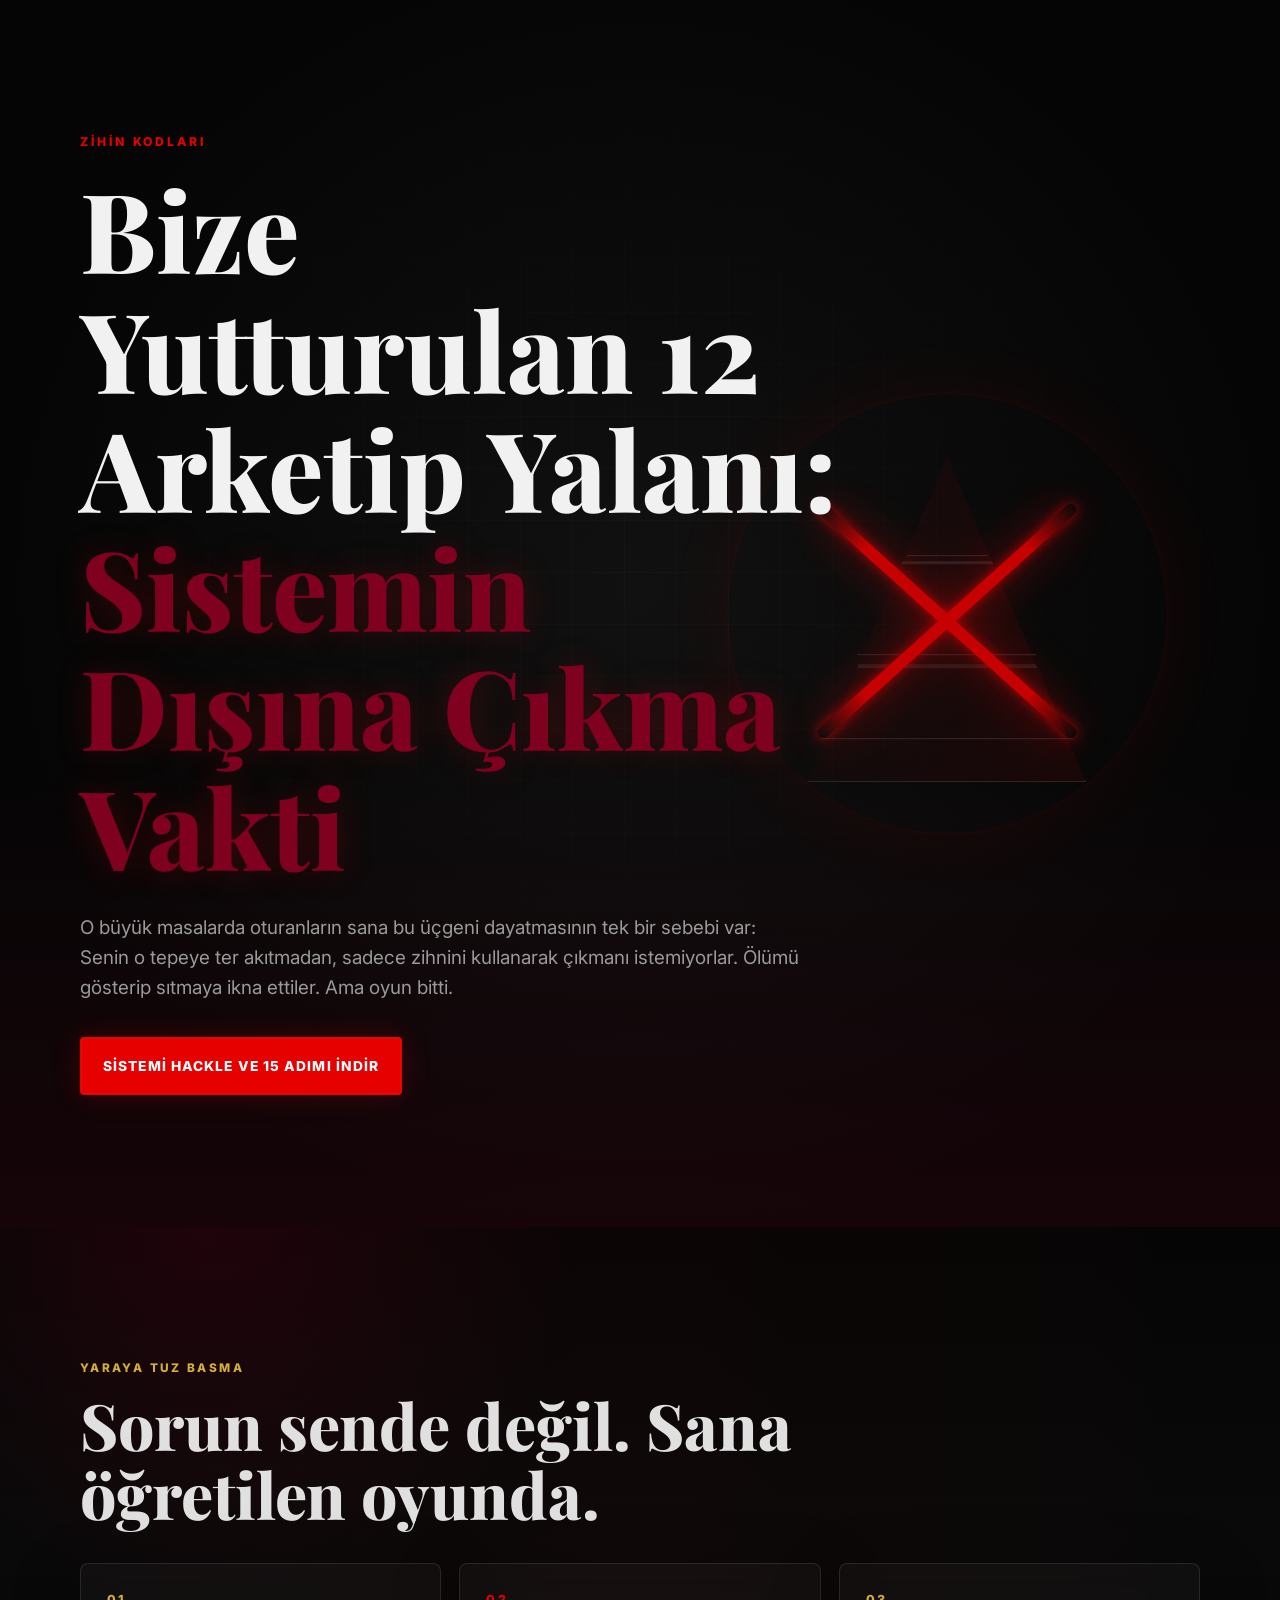
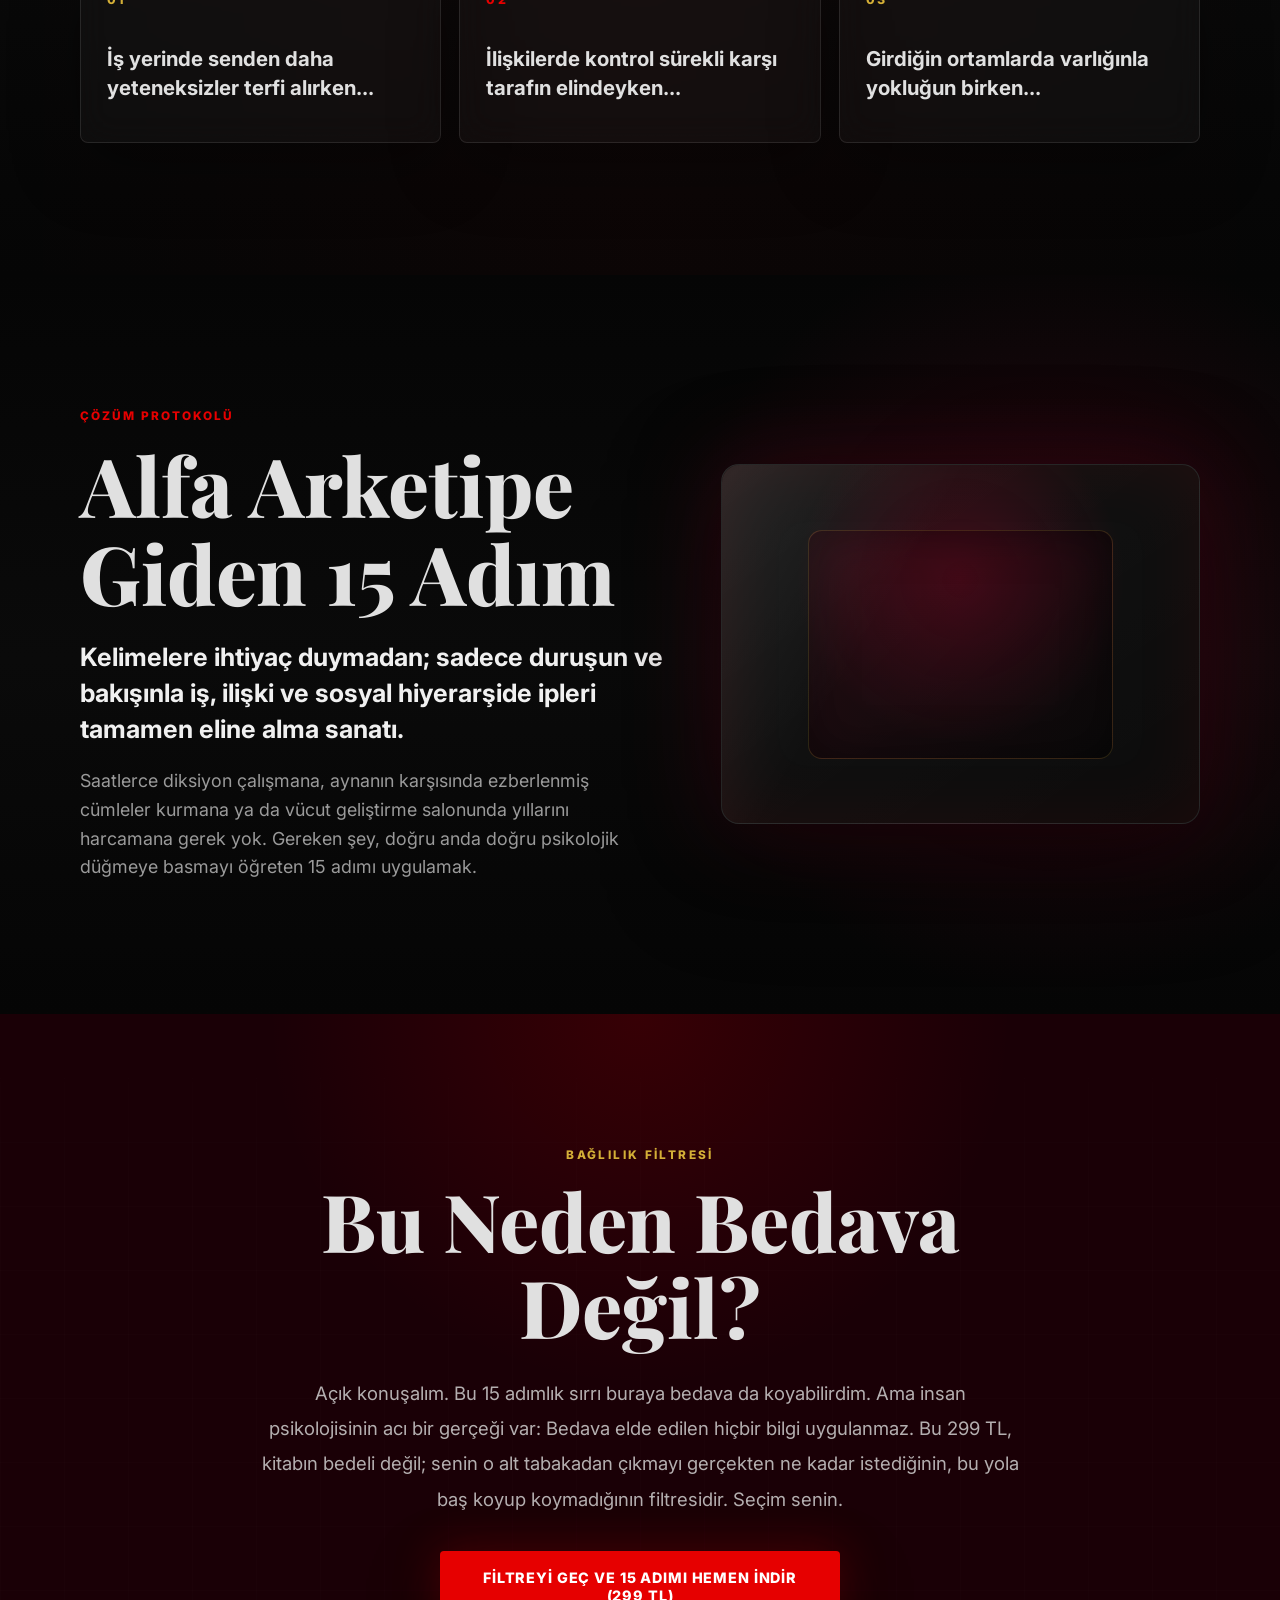
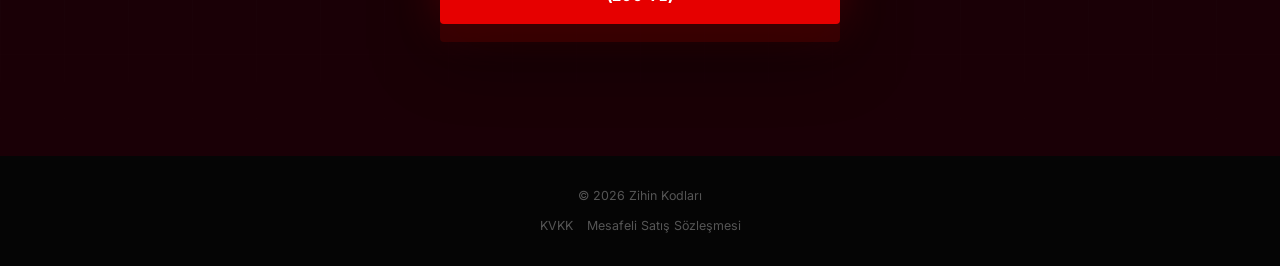
==== index.html @ 58f5b1cc "Add files via upload" ====
<!DOCTYPE html>
<html lang="tr">
<head>
  <meta charset="UTF-8">
  <meta name="viewport" content="width=device-width, initial-scale=1.0">
  <meta name="description" content="Zihin Kodları dijital e-kitap satış hunisi.">
  <title>Zihin Kodları | Dijital E-Kitap</title>
  <link rel="preconnect" href="https://fonts.googleapis.com">
  <link rel="preconnect" href="https://fonts.gstatic.com" crossorigin>
  <link href="https://fonts.googleapis.com/css2?family=Inter:wght@400;500;600;700;800&family=Playfair+Display:wght@600;700;800&display=swap" rel="stylesheet">
  <link rel="stylesheet" href="style.css">
</head>
<body>
  <main id="site-main">
    <section class="hero" aria-labelledby="hero-title">
      <div class="hero-orbit" aria-hidden="true">
        <div class="hierarchy-mark">
          <span class="hierarchy-line hierarchy-line-top"></span>
          <span class="hierarchy-line hierarchy-line-middle"></span>
          <span class="hierarchy-line hierarchy-line-bottom"></span>
          <span class="neon-cross neon-cross-one"></span>
          <span class="neon-cross neon-cross-two"></span>
        </div>
      </div>

      <div class="container hero-layout">
        <div class="hero-content">
          <p class="hero-kicker">Zihin Kodları</p>
          <h1 id="hero-title">
            <span>Bize Yutturulan 12 Arketip Yalanı:</span>
            <span>Sistemin Dışına Çıkma Vakti</span>
          </h1>
          <p class="hero-copy">O büyük masalarda oturanların sana bu üçgeni dayatmasının tek bir sebebi var: Senin o tepeye ter akıtmadan, sadece zihnini kullanarak çıkmanı istemiyorlar. Ölümü gösterip sıtmaya ikna ettiler. Ama oyun bitti.</p>
          <a class="hero-cta" href="#odeme">SİSTEMİ HACKLE VE 15 ADIMI İNDİR</a>
        </div>
      </div>
    </section>

    <section class="agitation" aria-labelledby="agitation-title">
      <div class="container">
        <div class="agitation-heading">
          <p class="section-kicker">Yaraya Tuz Basma</p>
          <h2 id="agitation-title">Sorun sende değil. Sana öğretilen oyunda.</h2>
        </div>

        <div class="agitation-grid">
          <article class="agitation-card">
            <span class="card-number">01</span>
            <p>İş yerinde senden daha yeteneksizler terfi alırken...</p>
          </article>
          <article class="agitation-card">
            <span class="card-number">02</span>
            <p>İlişkilerde kontrol sürekli karşı tarafın elindeyken...</p>
          </article>
          <article class="agitation-card">
            <span class="card-number">03</span>
            <p>Girdiğin ortamlarda varlığınla yokluğun birken...</p>
          </article>
        </div>
      </div>
    </section>

    <section class="solution" aria-labelledby="solution-title">
      <div class="container solution-layout">
        <div class="solution-content">
          <p class="solution-kicker">ÇÖZÜM PROTOKOLÜ</p>
          <h2 id="solution-title">Alfa Arketipe Giden 15 Adım</h2>
          <p class="solution-promise">Kelimelere ihtiyaç duymadan; sadece duruşun ve bakışınla iş, ilişki ve sosyal hiyerarşide ipleri tamamen eline alma sanatı.</p>
          <p class="solution-copy">Saatlerce diksiyon çalışmana, aynanın karşısında ezberlenmiş cümleler kurmana ya da vücut geliştirme salonunda yıllarını harcamana gerek yok. Gereken şey, doğru anda doğru psikolojik düğmeye basmayı öğreten 15 adımı uygulamak.</p>
        </div>

        <div class="book-mockup-container" aria-hidden="true"></div>
      </div>
    </section>

    <section class="commitment" id="odeme" aria-labelledby="commitment-title">
      <div class="container commitment-inner">
        <p class="section-kicker">Bağlılık Filtresi</p>
        <h2 id="commitment-title">Bu Neden Bedava Değil?</h2>
        <p>Açık konuşalım. Bu 15 adımlık sırrı buraya bedava da koyabilirdim. Ama insan psikolojisinin acı bir gerçeği var: Bedava elde edilen hiçbir bilgi uygulanmaz. Bu 299 TL, kitabın bedeli değil; senin o alt tabakadan çıkmayı gerçekten ne kadar istediğinin, bu yola baş koyup koymadığının filtresidir. Seçim senin.</p>
        <a class="checkout-cta" href="https://www.shopier.com/" target="_blank" rel="noopener noreferrer">FİLTREYİ GEÇ VE 15 ADIMI HEMEN İNDİR (299 TL)</a>
      </div>
    </section>
  </main>

  <footer class="site-footer">
    <p>© 2026 Zihin Kodları</p>
    <div class="footer-links" aria-label="Yasal bağlantılar">
      <a href="#kvkk">KVKK</a>
      <a href="#mesafeli-satis">Mesafeli Satış Sözleşmesi</a>
    </div>
  </footer>
</body>
</html>
---- style.css ----
:root {
  --color-bg: #050505;
  --color-surface: #111111;
  --color-burgundy: #800020;
  --color-red: #e60000;
  --color-text: #e0e0e0;
  --color-muted: #9a9a9a;
  --color-line: rgba(224, 224, 224, 0.12);
  --color-line-strong: rgba(230, 0, 0, 0.35);

  --font-heading: "Playfair Display", Georgia, serif;
  --font-body: "Inter", Arial, sans-serif;

  --container-width: 1120px;
  --container-padding: 20px;
  --section-padding: clamp(72px, 12vw, 132px);

  --radius-sm: 4px;
  --radius-md: 8px;
  --shadow-deep: 0 28px 90px rgba(0, 0, 0, 0.52);
}

*,
*::before,
*::after {
  box-sizing: border-box;
}

html {
  min-height: 100%;
  scroll-behavior: smooth;
  text-size-adjust: 100%;
  -webkit-text-size-adjust: 100%;
}

body {
  min-height: 100%;
  margin: 0;
  background: var(--color-bg);
  color: var(--color-text);
  font-family: var(--font-body);
  font-size: 16px;
  line-height: 1.6;
  text-rendering: optimizeLegibility;
  -webkit-font-smoothing: antialiased;
  -moz-osx-font-smoothing: grayscale;
}

body::selection {
  background: var(--color-burgundy);
  color: var(--color-text);
}

img,
picture,
svg,
video,
canvas {
  display: block;
  max-width: 100%;
}

button,
input,
textarea,
select {
  font: inherit;
}

button {
  cursor: pointer;
}

a {
  color: inherit;
  text-decoration: none;
}

p,
h1,
h2,
h3,
h4,
h5,
h6 {
  margin: 0;
  overflow-wrap: anywhere;
}

h1,
h2,
h3,
h4,
h5,
h6 {
  font-family: var(--font-heading);
  font-weight: 800;
  line-height: 1.08;
  letter-spacing: 0;
}

p {
  color: var(--color-muted);
}

ul,
ol {
  margin: 0;
  padding: 0;
  list-style: none;
}

#site-main {
  min-height: 100svh;
}

.hero {
  position: relative;
  display: grid;
  align-items: center;
  min-height: 100svh;
  overflow: hidden;
  padding-block: var(--section-padding);
  background:
    radial-gradient(circle at 50% 48%, var(--color-surface) 0%, #0b0b0b 34%, var(--color-bg) 72%),
    var(--color-bg);
  isolation: isolate;
}

.hero::before {
  content: "";
  position: absolute;
  inset: 0;
  z-index: -2;
  background:
    linear-gradient(rgba(224, 224, 224, 0.025) 1px, transparent 1px),
    linear-gradient(90deg, rgba(224, 224, 224, 0.025) 1px, transparent 1px);
  background-size: 52px 52px;
  mask-image: radial-gradient(circle at 50% 45%, black, transparent 68%);
}

.hero::after {
  content: "";
  position: absolute;
  inset: auto 0 0;
  height: 38%;
  z-index: -1;
  background: linear-gradient(180deg, transparent, rgba(128, 0, 32, 0.14));
  pointer-events: none;
}

.hero-layout {
  position: relative;
  z-index: 2;
  display: grid;
  min-height: calc(100svh - (var(--section-padding) * 2));
  align-items: center;
}

.hero-content {
  max-width: 850px;
}

.hero-kicker {
  margin-bottom: 18px;
  color: var(--color-red);
  font-size: 0.76rem;
  font-weight: 800;
  letter-spacing: 0.24em;
  text-transform: uppercase;
}

.hero h1 {
  max-width: 860px;
  color: var(--color-text);
  font-size: clamp(2.85rem, 13vw, 6.9rem);
}

.hero h1 span {
  display: block;
}

.hero h1 span:first-child {
  color: #f1f1f1;
}

.hero h1 span:last-child {
  color: var(--color-burgundy);
  text-shadow: 0 0 34px rgba(230, 0, 0, 0.22);
}

.hero-copy {
  max-width: 720px;
  margin-top: 28px;
  color: var(--color-muted);
  font-size: clamp(1rem, 3.6vw, 1.18rem);
}

.hero-cta {
  display: inline-flex;
  align-items: center;
  justify-content: center;
  width: 100%;
  min-height: 58px;
  margin-top: 34px;
  padding: 16px 22px;
  border: 1px solid rgba(230, 0, 0, 0.72);
  border-radius: var(--radius-sm);
  background: var(--color-red);
  color: #ffffff;
  box-shadow:
    0 0 0 1px rgba(255, 255, 255, 0.04) inset,
    0 0 28px rgba(230, 0, 0, 0.22);
  font-size: 0.86rem;
  font-weight: 800;
  letter-spacing: 0.08em;
  text-align: center;
  text-transform: uppercase;
  transition: box-shadow 180ms ease, transform 180ms ease, background-color 180ms ease;
}

.hero-cta:hover,
.hero-cta:focus-visible {
  animation: pulse 900ms ease-in-out infinite;
  background: #ff1010;
  box-shadow:
    0 0 0 1px rgba(255, 255, 255, 0.08) inset,
    0 0 22px rgba(230, 0, 0, 0.62),
    0 0 68px rgba(230, 0, 0, 0.32);
  outline: none;
  transform: translateY(-2px);
}

.hero-orbit {
  position: absolute;
  right: -110px;
  bottom: -60px;
  z-index: 1;
  width: min(82vw, 560px);
  aspect-ratio: 1;
  opacity: 0.86;
  pointer-events: none;
}

.hero-orbit::before {
  content: "";
  position: absolute;
  inset: 9%;
  border: 1px solid rgba(230, 0, 0, 0.12);
  border-radius: 50%;
  box-shadow: 0 0 76px rgba(230, 0, 0, 0.1);
}

.hierarchy-mark {
  position: absolute;
  inset: 16%;
  filter: drop-shadow(0 0 20px rgba(230, 0, 0, 0.18));
}

.hierarchy-mark::before {
  content: "";
  position: absolute;
  inset: 7% 12% 4%;
  clip-path: polygon(50% 0, 100% 100%, 0 100%);
  border: 1px solid rgba(224, 224, 224, 0.18);
  background:
    linear-gradient(180deg, transparent 32%, rgba(224, 224, 224, 0.13) 32% 33%, transparent 33% 64%, rgba(224, 224, 224, 0.11) 64% 65%, transparent 65%),
    linear-gradient(90deg, rgba(128, 0, 32, 0.06), rgba(230, 0, 0, 0.09));
}

.hierarchy-line {
  position: absolute;
  left: 50%;
  height: 1px;
  background: rgba(224, 224, 224, 0.18);
  transform: translateX(-50%);
}

.hierarchy-line-top {
  top: 34%;
  width: 22%;
}

.hierarchy-line-middle {
  top: 61%;
  width: 49%;
}

.hierarchy-line-bottom {
  top: 84%;
  width: 69%;
}

.neon-cross {
  position: absolute;
  left: 50%;
  top: 52%;
  width: 94%;
  height: 12px;
  border-radius: 999px;
  background: linear-gradient(90deg, transparent, var(--color-red) 18% 82%, transparent);
  box-shadow:
    0 0 12px rgba(230, 0, 0, 0.82),
    0 0 42px rgba(230, 0, 0, 0.42),
    0 0 90px rgba(230, 0, 0, 0.18);
  transform-origin: center;
}

.neon-cross-one {
  transform: translate(-50%, -50%) rotate(42deg);
}

.neon-cross-two {
  transform: translate(-50%, -50%) rotate(-42deg);
}

.agitation {
  position: relative;
  overflow: hidden;
  padding-block: var(--section-padding);
  background:
    radial-gradient(circle at 16% 0%, rgba(128, 0, 32, 0.2), transparent 30%),
    linear-gradient(180deg, var(--color-bg), #090909 48%, var(--color-bg));
}

.agitation::before {
  content: "";
  position: absolute;
  inset: 0;
  background: linear-gradient(90deg, transparent, rgba(230, 0, 0, 0.05), transparent);
  opacity: 0.58;
  pointer-events: none;
}

.agitation-heading {
  position: relative;
  z-index: 1;
  max-width: 720px;
  margin-bottom: 34px;
}

.section-kicker {
  margin-bottom: 12px;
  color: #d4af37;
  font-size: 0.74rem;
  font-weight: 800;
  letter-spacing: 0.2em;
  text-transform: uppercase;
}

.agitation h2 {
  color: var(--color-text);
  font-size: clamp(2rem, 8vw, 4rem);
}

.agitation-grid {
  position: relative;
  z-index: 1;
  display: grid;
  gap: 18px;
}

.agitation-card {
  min-height: 180px;
  padding: 26px;
  border: 1px solid rgba(255, 255, 255, 0.1);
  border-radius: var(--radius-md);
  background: rgba(255, 255, 255, 0.03);
  box-shadow: 0 22px 70px rgba(0, 0, 0, 0.32);
  backdrop-filter: blur(16px);
  -webkit-backdrop-filter: blur(16px);
  transition: transform 180ms ease, border-color 180ms ease, box-shadow 180ms ease, background-color 180ms ease;
}

.agitation-card:hover,
.agitation-card:focus-within {
  border-color: rgba(128, 0, 32, 0.72);
  background: rgba(255, 255, 255, 0.045);
  box-shadow:
    0 24px 80px rgba(0, 0, 0, 0.38),
    0 0 34px rgba(128, 0, 32, 0.16);
  transform: translateY(-5px);
}

.card-number {
  display: block;
  margin-bottom: 34px;
  color: #d4af37;
  font-size: 0.78rem;
  font-weight: 800;
  letter-spacing: 0.18em;
}

.agitation-card:nth-child(even) .card-number {
  color: var(--color-red);
}

.agitation-card p {
  color: var(--color-text);
  font-size: clamp(1.06rem, 4vw, 1.28rem);
  font-weight: 700;
  line-height: 1.42;
}

.solution {
  position: relative;
  overflow: hidden;
  padding-block: var(--section-padding);
  background:
    radial-gradient(circle at 82% 46%, rgba(128, 0, 32, 0.22), transparent 34%),
    linear-gradient(180deg, #050505 0%, #0a0a0a 52%, #050505 100%);
}

.solution-layout {
  display: grid;
  gap: 42px;
  align-items: center;
}

.solution-content {
  max-width: 680px;
}

.solution-kicker {
  margin-bottom: 14px;
  color: var(--color-red);
  font-size: 0.74rem;
  font-weight: 800;
  letter-spacing: 2px;
  text-transform: uppercase;
}

.solution h2 {
  color: var(--color-text);
  font-size: clamp(2.35rem, 10vw, 5.1rem);
}

.solution-promise {
  margin-top: 24px;
  color: #f0f0f0;
  font-size: clamp(1.16rem, 4.8vw, 1.58rem);
  font-weight: 700;
  line-height: 1.42;
}

.solution-copy {
  max-width: 620px;
  margin-top: 20px;
  color: var(--color-muted);
  font-size: clamp(1rem, 3.6vw, 1.12rem);
}

.book-mockup-container {
  position: relative;
  min-height: 360px;
  border: 1px solid rgba(255, 255, 255, 0.1);
  border-radius: 18px;
  background:
    linear-gradient(145deg, rgba(255, 255, 255, 0.045), rgba(255, 255, 255, 0.01)),
    radial-gradient(circle at 50% 32%, rgba(128, 0, 32, 0.44), transparent 48%),
    #090909;
  box-shadow:
    0 32px 110px rgba(0, 0, 0, 0.52),
    0 0 90px rgba(128, 0, 32, 0.34),
    inset 0 0 70px rgba(230, 0, 0, 0.08);
  isolation: isolate;
}

.book-mockup-container::before {
  content: "";
  position: absolute;
  inset: 18%;
  border: 1px solid rgba(212, 175, 55, 0.16);
  border-radius: 14px;
  background: linear-gradient(135deg, rgba(128, 0, 32, 0.2), rgba(5, 5, 5, 0.38));
  box-shadow: inset 0 0 48px rgba(0, 0, 0, 0.48);
}

.book-mockup-container::after {
  content: "";
  position: absolute;
  inset: 0;
  border-radius: inherit;
  background: linear-gradient(120deg, rgba(255, 255, 255, 0.09), transparent 36%);
  pointer-events: none;
}

.commitment {
  position: relative;
  overflow: hidden;
  padding-block: var(--section-padding);
  background:
    radial-gradient(circle at 50% 0%, rgba(230, 0, 0, 0.14), transparent 38%),
    #1a0006;
}

.commitment::before {
  content: "";
  position: absolute;
  inset: 0;
  background:
    linear-gradient(rgba(255, 255, 255, 0.025) 1px, transparent 1px),
    linear-gradient(90deg, rgba(255, 255, 255, 0.025) 1px, transparent 1px);
  background-size: 64px 64px;
  opacity: 0.42;
  mask-image: linear-gradient(180deg, transparent, black 22%, black 76%, transparent);
  pointer-events: none;
}

.commitment-inner {
  position: relative;
  z-index: 1;
  max-width: 820px;
  text-align: center;
}

.commitment .section-kicker {
  color: #d4af37;
}

.commitment h2 {
  color: var(--color-text);
  font-size: clamp(2.4rem, 10vw, 5rem);
}

.commitment p:not(.section-kicker) {
  max-width: 760px;
  margin: 26px auto 0;
  color: rgba(224, 224, 224, 0.78);
  font-size: clamp(1rem, 3.8vw, 1.16rem);
  line-height: 1.9;
}

.checkout-cta {
  display: inline-flex;
  align-items: center;
  justify-content: center;
  width: min(100%, 400px);
  min-height: 64px;
  margin-top: 34px;
  padding: 17px 24px;
  border: 1px solid rgba(230, 0, 0, 0.76);
  border-radius: var(--radius-sm);
  background: var(--color-red);
  color: #ffffff;
  box-shadow:
    0 18px 0 rgba(77, 0, 0, 0.55),
    0 26px 70px rgba(0, 0, 0, 0.46),
    0 0 46px rgba(230, 0, 0, 0.28);
  font-size: 0.9rem;
  font-weight: 800;
  letter-spacing: 0.06em;
  line-height: 1.28;
  text-align: center;
  text-transform: uppercase;
  transition: border-color 180ms ease, box-shadow 180ms ease, transform 180ms ease, background-color 180ms ease;
}

.checkout-cta:hover,
.checkout-cta:focus-visible {
  border-color: #d4af37;
  background: #ff1111;
  box-shadow:
    0 14px 0 rgba(77, 0, 0, 0.66),
    0 24px 86px rgba(0, 0, 0, 0.52),
    0 0 62px rgba(212, 175, 55, 0.22),
    0 0 46px rgba(230, 0, 0, 0.32);
  outline: none;
  transform: translateY(4px);
}

.site-footer {
  display: grid;
  gap: 10px;
  justify-items: center;
  padding: 30px 20px;
  background: #050505;
  color: #555555;
  font-size: 0.78rem;
  text-align: center;
}

.site-footer p {
  color: inherit;
}

.footer-links {
  display: flex;
  flex-wrap: wrap;
  justify-content: center;
  gap: 14px;
}

.footer-links a {
  color: #555555;
  transition: color 160ms ease;
}

.footer-links a:hover,
.footer-links a:focus-visible {
  color: rgba(224, 224, 224, 0.58);
  outline: none;
}

.container {
  width: min(100% - calc(var(--container-padding) * 2), var(--container-width));
  margin-inline: auto;
}

.surface {
  background: var(--color-surface);
  border: 1px solid var(--color-line);
}

.visually-hidden {
  position: absolute;
  width: 1px;
  height: 1px;
  padding: 0;
  overflow: hidden;
  clip: rect(0, 0, 0, 0);
  white-space: nowrap;
  border: 0;
}

@media (min-width: 768px) {
  :root {
    --container-padding: 32px;
  }

  .hero-cta {
    width: auto;
  }

  .hero-orbit {
    right: 2vw;
    bottom: 4vh;
  }

  .agitation-grid {
    grid-template-columns: repeat(3, minmax(0, 1fr));
  }

  .solution-layout {
    grid-template-columns: minmax(0, 1fr) minmax(300px, 0.82fr);
    gap: 56px;
  }
}

@media (min-width: 980px) {
  .hero-content {
    max-width: 760px;
  }

  .hero-orbit {
    right: 5vw;
    top: 50%;
    bottom: auto;
    transform: translateY(-50%);
    width: min(42vw, 610px);
  }
}

@keyframes pulse {
  0%,
  100% {
    transform: translateY(-2px) scale(1);
  }

  50% {
    transform: translateY(-2px) scale(1.035);
  }
}

@media (prefers-reduced-motion: reduce) {
  html {
    scroll-behavior: auto;
  }

  *,
  *::before,
  *::after {
    scroll-behavior: auto !important;
    transition-duration: 0.01ms !important;
    animation-duration: 0.01ms !important;
    animation-iteration-count: 1 !important;
  }
}
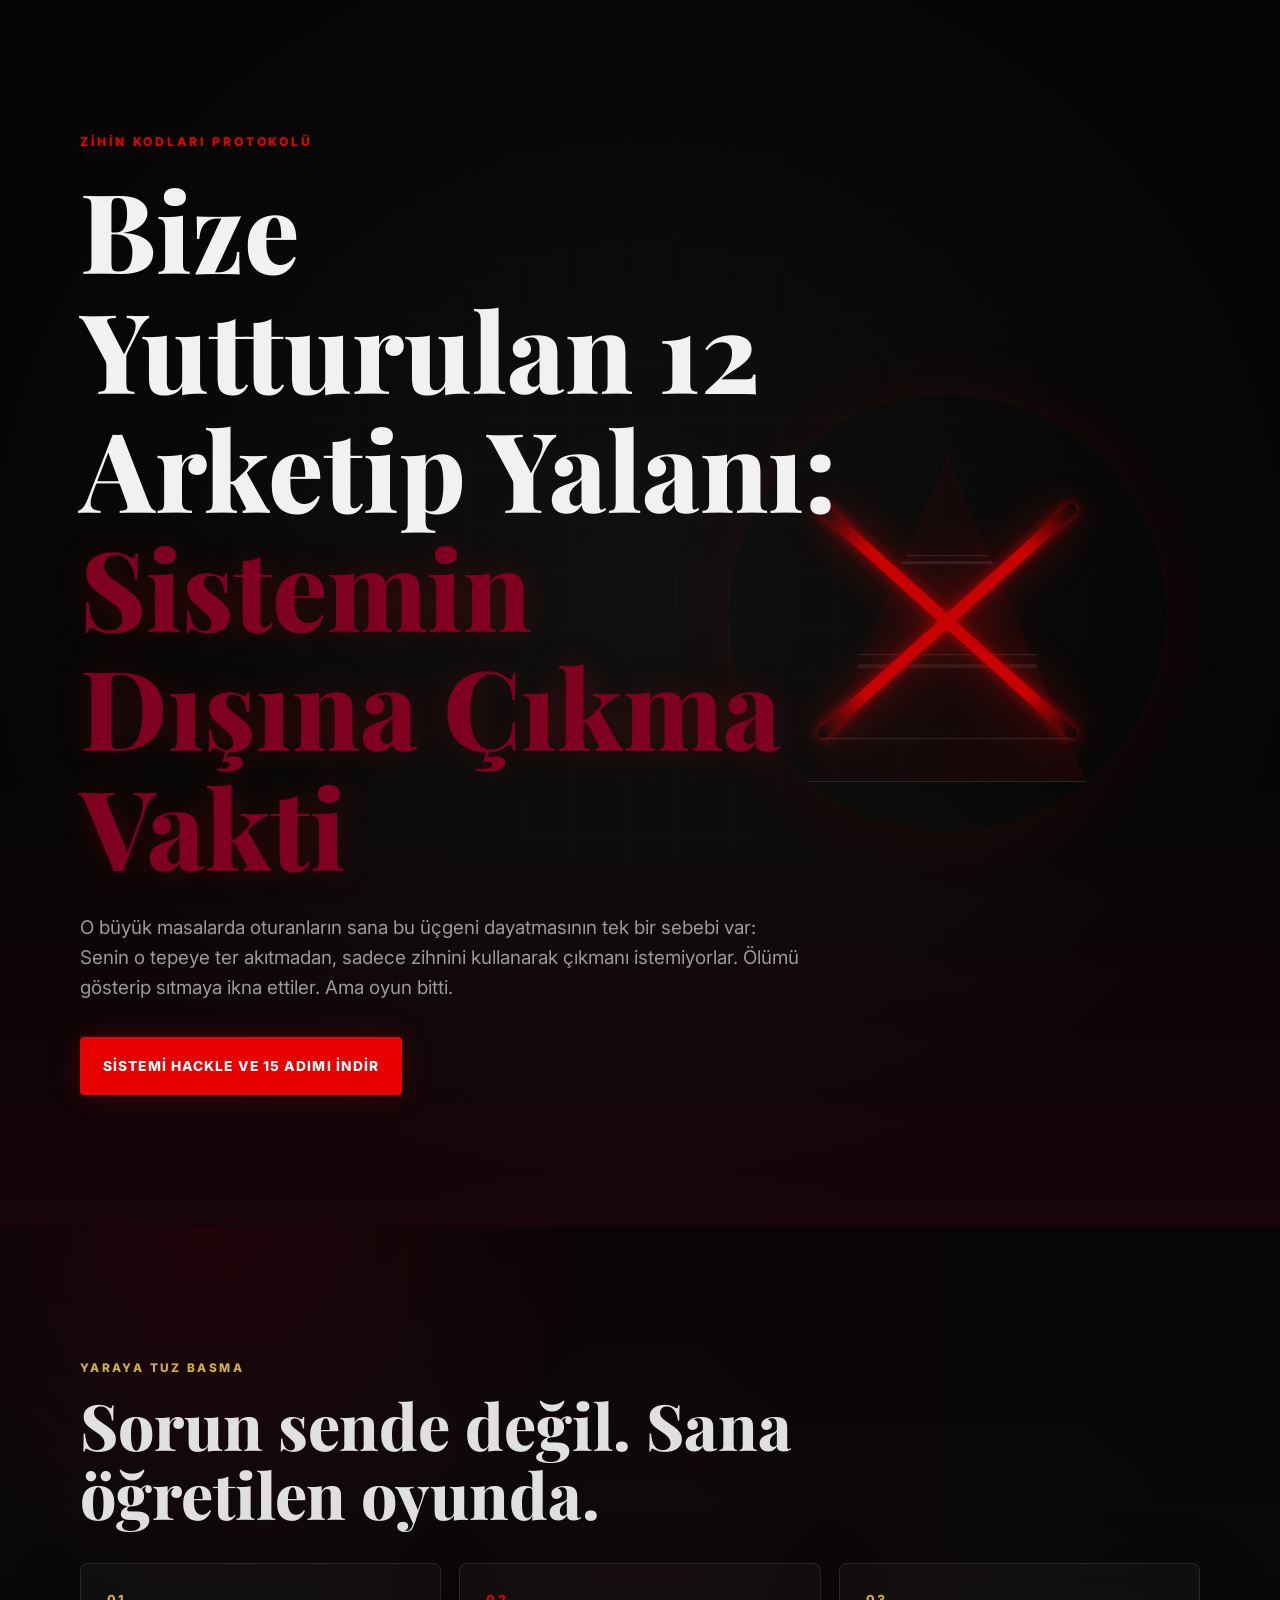
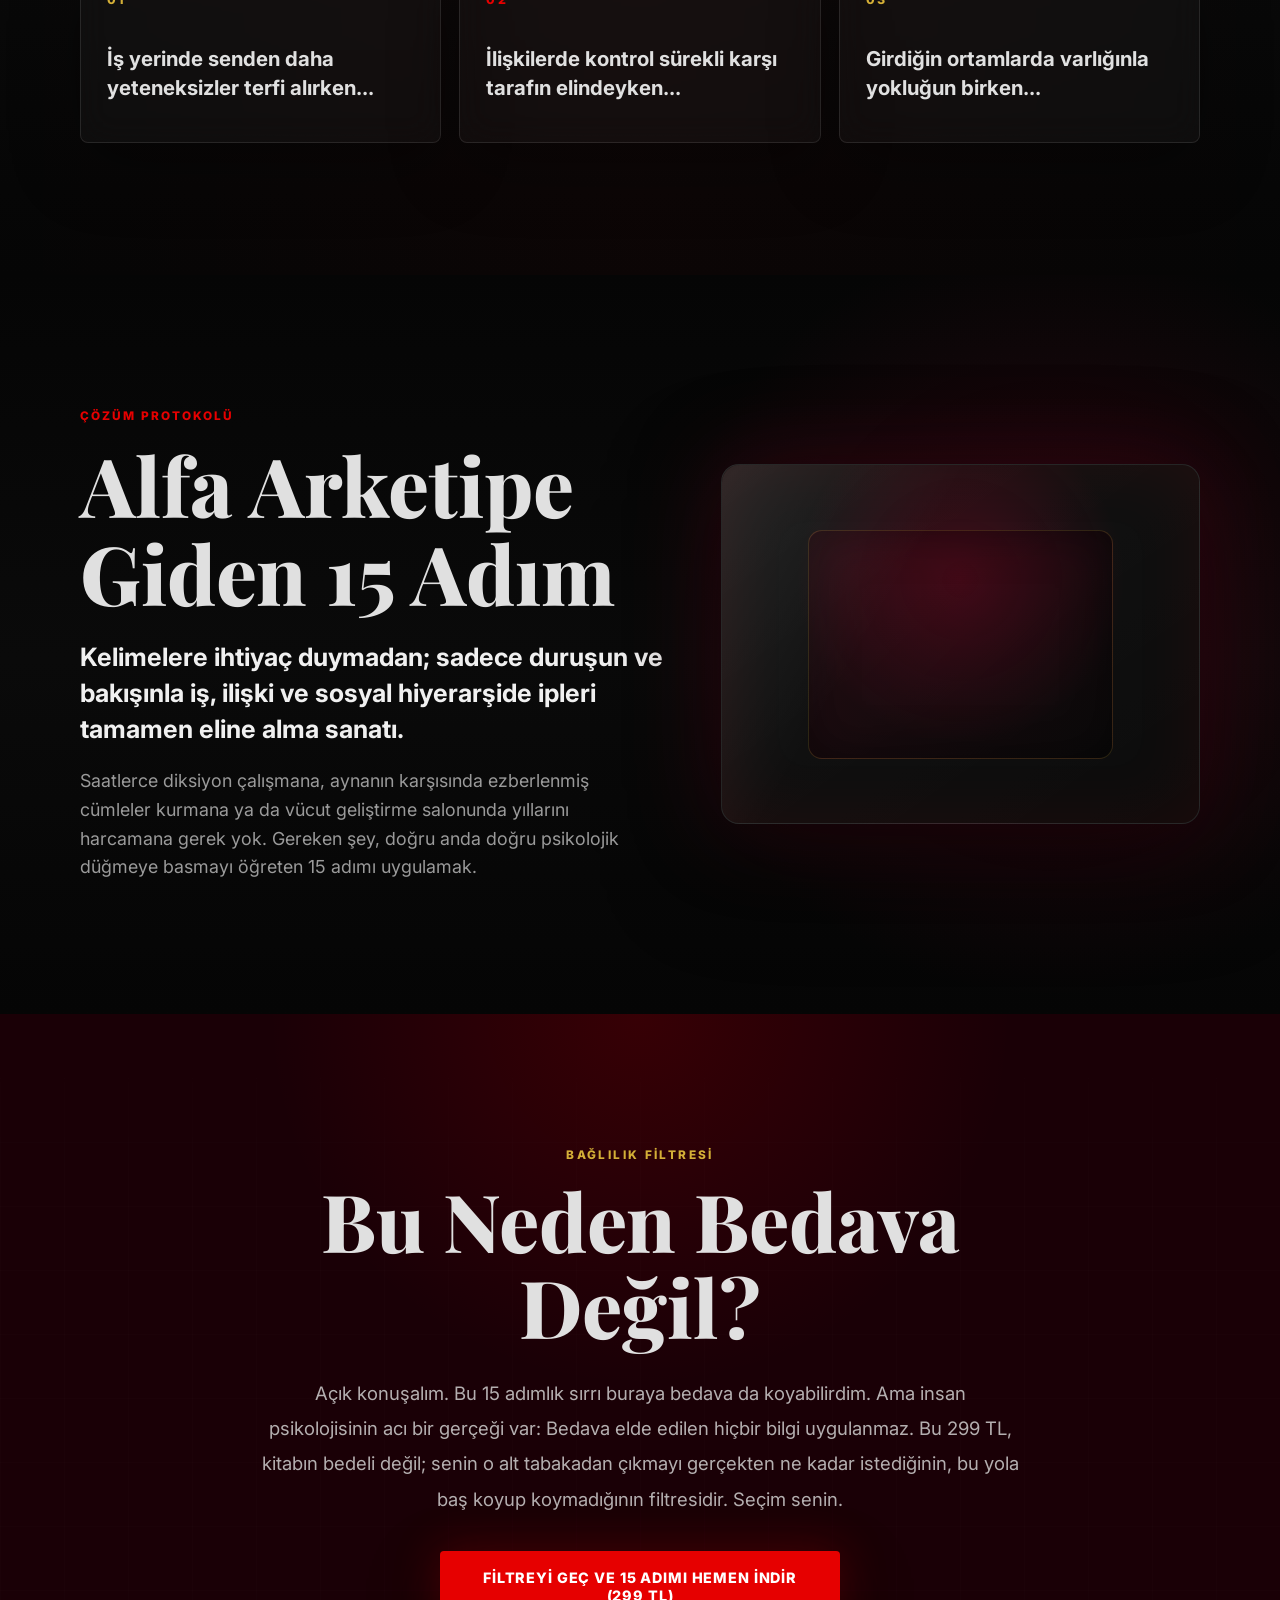
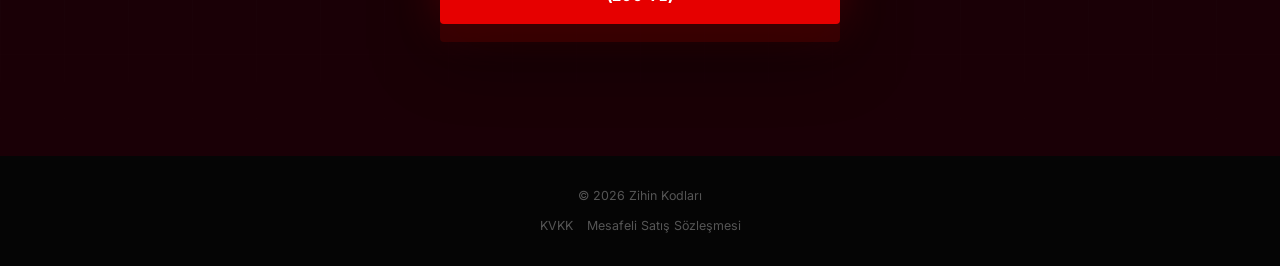
==== commit 69678f9f: "Add files via upload" ====
--- a/index.html
+++ b/index.html
@@ -25,7 +25,7 @@
 
       <div class="container hero-layout">
         <div class="hero-content">
-          <p class="hero-kicker">Zihin Kodları</p>
+          <p class="hero-kicker">ZİHİN KODLARI PROTOKOLÜ</p>
           <h1 id="hero-title">
             <span>Bize Yutturulan 12 Arketip Yalanı:</span>
             <span>Sistemin Dışına Çıkma Vakti</span>
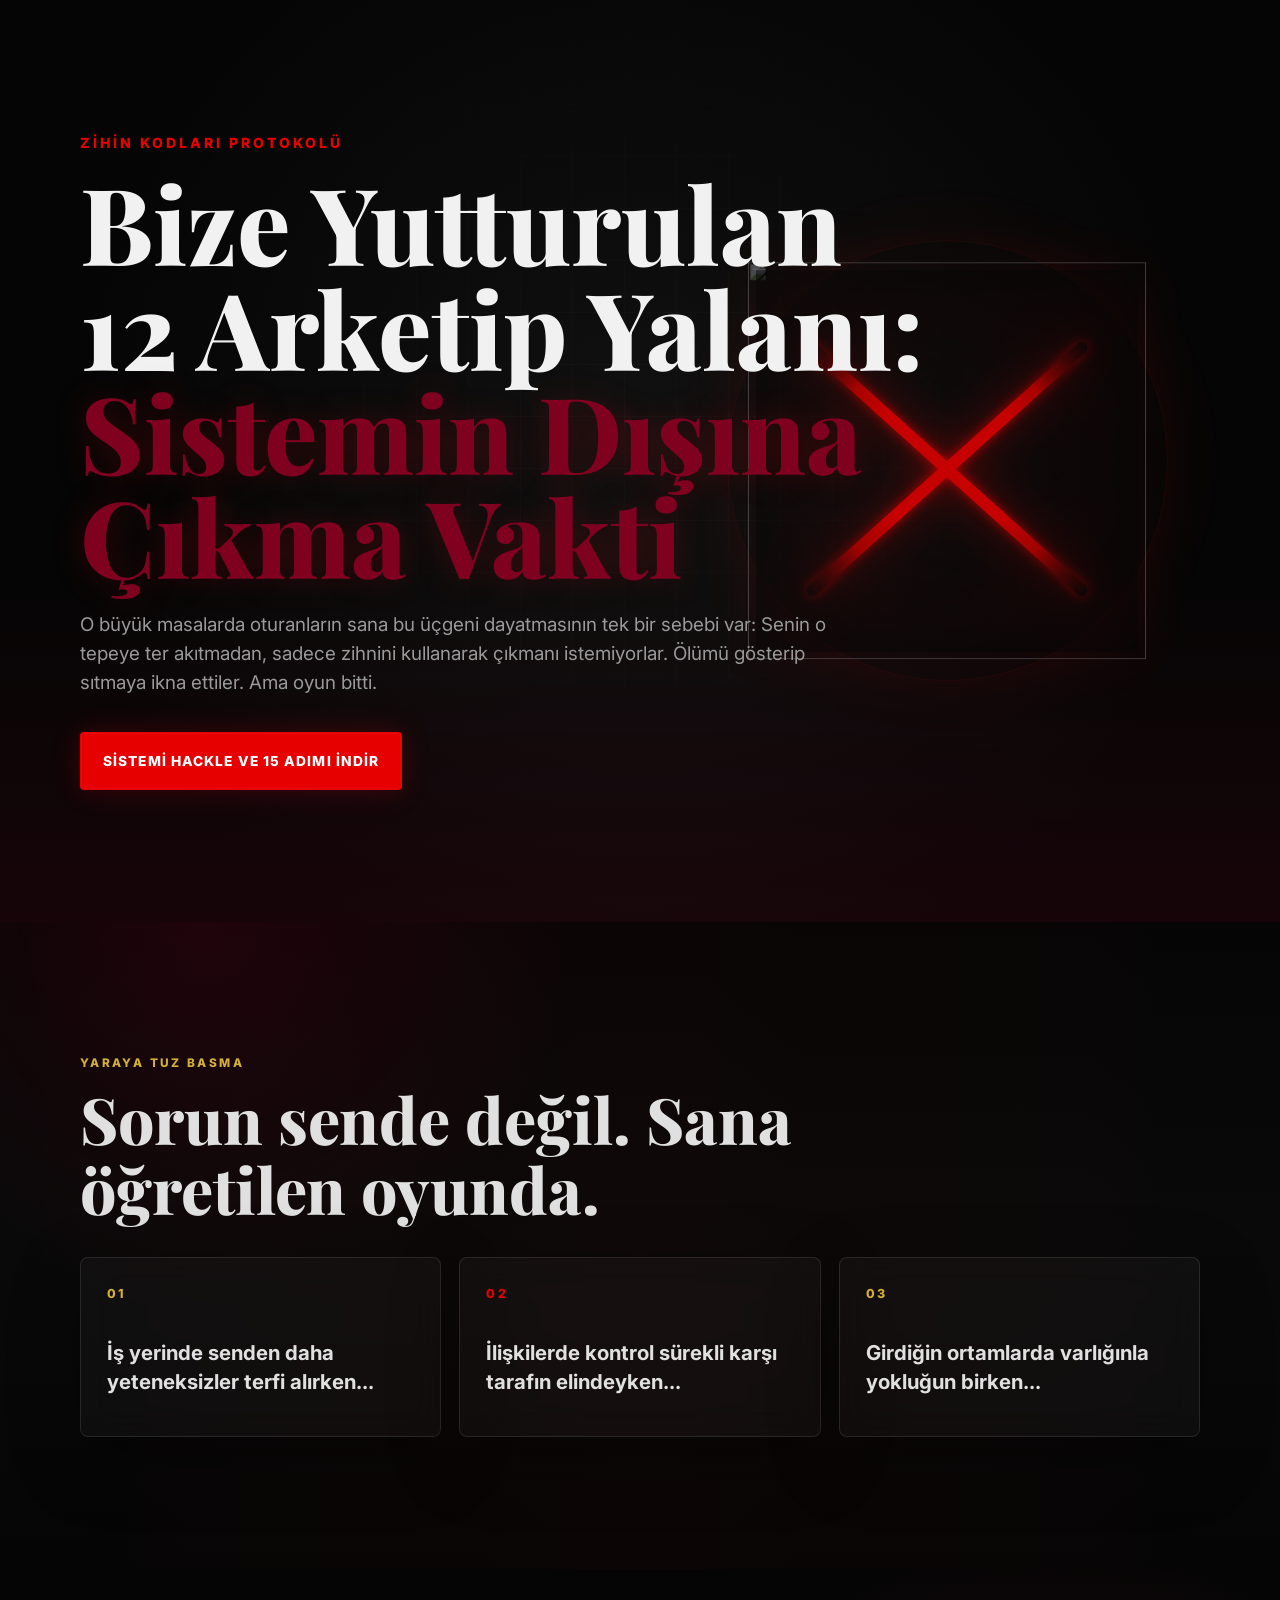
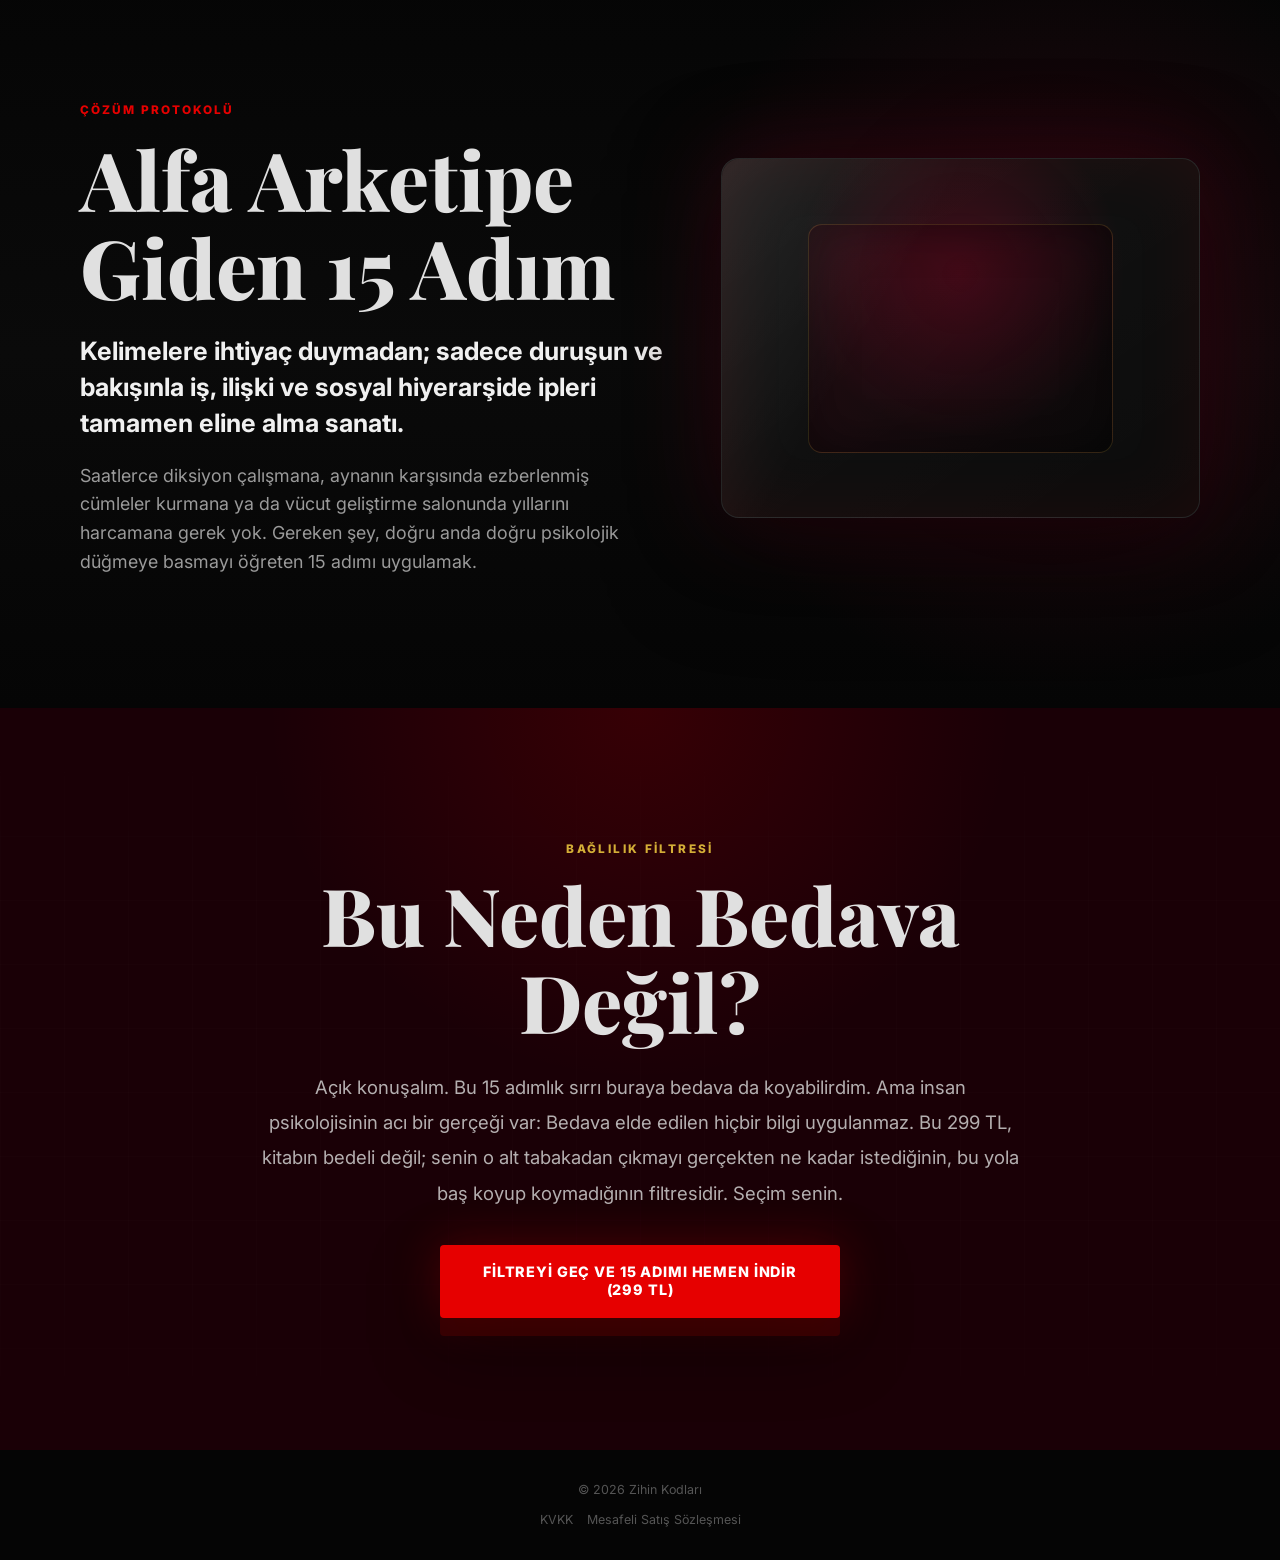
==== commit 47899c1f: "Add files via upload" ====
--- a/index.html
+++ b/index.html
@@ -14,10 +14,8 @@
   <main id="site-main">
     <section class="hero" aria-labelledby="hero-title">
       <div class="hero-orbit" aria-hidden="true">
-        <div class="hierarchy-mark">
-          <span class="hierarchy-line hierarchy-line-top"></span>
-          <span class="hierarchy-line hierarchy-line-middle"></span>
-          <span class="hierarchy-line hierarchy-line-bottom"></span>
+        <div class="hero-visual">
+          <img class="hero-triangle-image" src="arketip.jfif" alt="">
           <span class="neon-cross neon-cross-one"></span>
           <span class="neon-cross neon-cross-two"></span>
         </div>
--- a/style.css
+++ b/style.css
@@ -155,25 +155,30 @@
   display: grid;
   min-height: calc(100svh - (var(--section-padding) * 2));
   align-items: center;
+  justify-items: start;
 }
 
 .hero-content {
-  max-width: 850px;
+  display: flex;
+  max-width: 930px;
+  flex-direction: column;
+  align-items: flex-start;
 }
 
 .hero-kicker {
-  margin-bottom: 18px;
+  margin-bottom: 16px;
   color: var(--color-red);
-  font-size: 0.76rem;
+  font-size: 14px;
   font-weight: 800;
-  letter-spacing: 0.24em;
+  letter-spacing: 3px;
   text-transform: uppercase;
 }
 
 .hero h1 {
-  max-width: 860px;
+  max-width: 930px;
   color: var(--color-text);
-  font-size: clamp(2.85rem, 13vw, 6.9rem);
+  font-size: clamp(2.95rem, 11vw, 6.65rem);
+  line-height: 0.98;
 }
 
 .hero h1 span {
@@ -190,10 +195,11 @@
 }
 
 .hero-copy {
-  max-width: 720px;
-  margin-top: 28px;
+  max-width: 760px;
+  margin-top: 24px;
   color: var(--color-muted);
   font-size: clamp(1rem, 3.6vw, 1.18rem);
+  line-height: 1.52;
 }
 
 .hero-cta {
@@ -251,44 +257,29 @@
   box-shadow: 0 0 76px rgba(230, 0, 0, 0.1);
 }
 
-.hierarchy-mark {
-  position: absolute;
-  inset: 16%;
-  filter: drop-shadow(0 0 20px rgba(230, 0, 0, 0.18));
-}
-
-.hierarchy-mark::before {
-  content: "";
-  position: absolute;
-  inset: 7% 12% 4%;
-  clip-path: polygon(50% 0, 100% 100%, 0 100%);
-  border: 1px solid rgba(224, 224, 224, 0.18);
-  background:
-    linear-gradient(180deg, transparent 32%, rgba(224, 224, 224, 0.13) 32% 33%, transparent 33% 64%, rgba(224, 224, 224, 0.11) 64% 65%, transparent 65%),
-    linear-gradient(90deg, rgba(128, 0, 32, 0.06), rgba(230, 0, 0, 0.09));
-}
-
-.hierarchy-line {
-  position: absolute;
-  left: 50%;
-  height: 1px;
-  background: rgba(224, 224, 224, 0.18);
-  transform: translateX(-50%);
-}
-
-.hierarchy-line-top {
-  top: 34%;
-  width: 22%;
-}
-
-.hierarchy-line-middle {
-  top: 61%;
-  width: 49%;
-}
-
-.hierarchy-line-bottom {
-  top: 84%;
-  width: 69%;
+.hero-visual {
+  position: absolute;
+  inset: 13%;
+  display: grid;
+  place-items: center;
+  filter: drop-shadow(0 0 30px rgba(230, 0, 0, 0.18));
+}
+
+.hero-triangle-image {
+  width: 100%;
+  height: 100%;
+  object-fit: contain;
+  opacity: 0.48;
+  filter: brightness(0.72) contrast(1.18) saturate(0.72);
+  mix-blend-mode: screen;
+}
+
+.hero-visual::after {
+  content: "";
+  position: absolute;
+  inset: 2%;
+  background: radial-gradient(circle at 50% 50%, transparent 28%, rgba(5, 5, 5, 0.48) 72%);
+  pointer-events: none;
 }
 
 .neon-cross {
@@ -649,7 +640,7 @@
 
 @media (min-width: 980px) {
   .hero-content {
-    max-width: 760px;
+    max-width: 860px;
   }
 
   .hero-orbit {
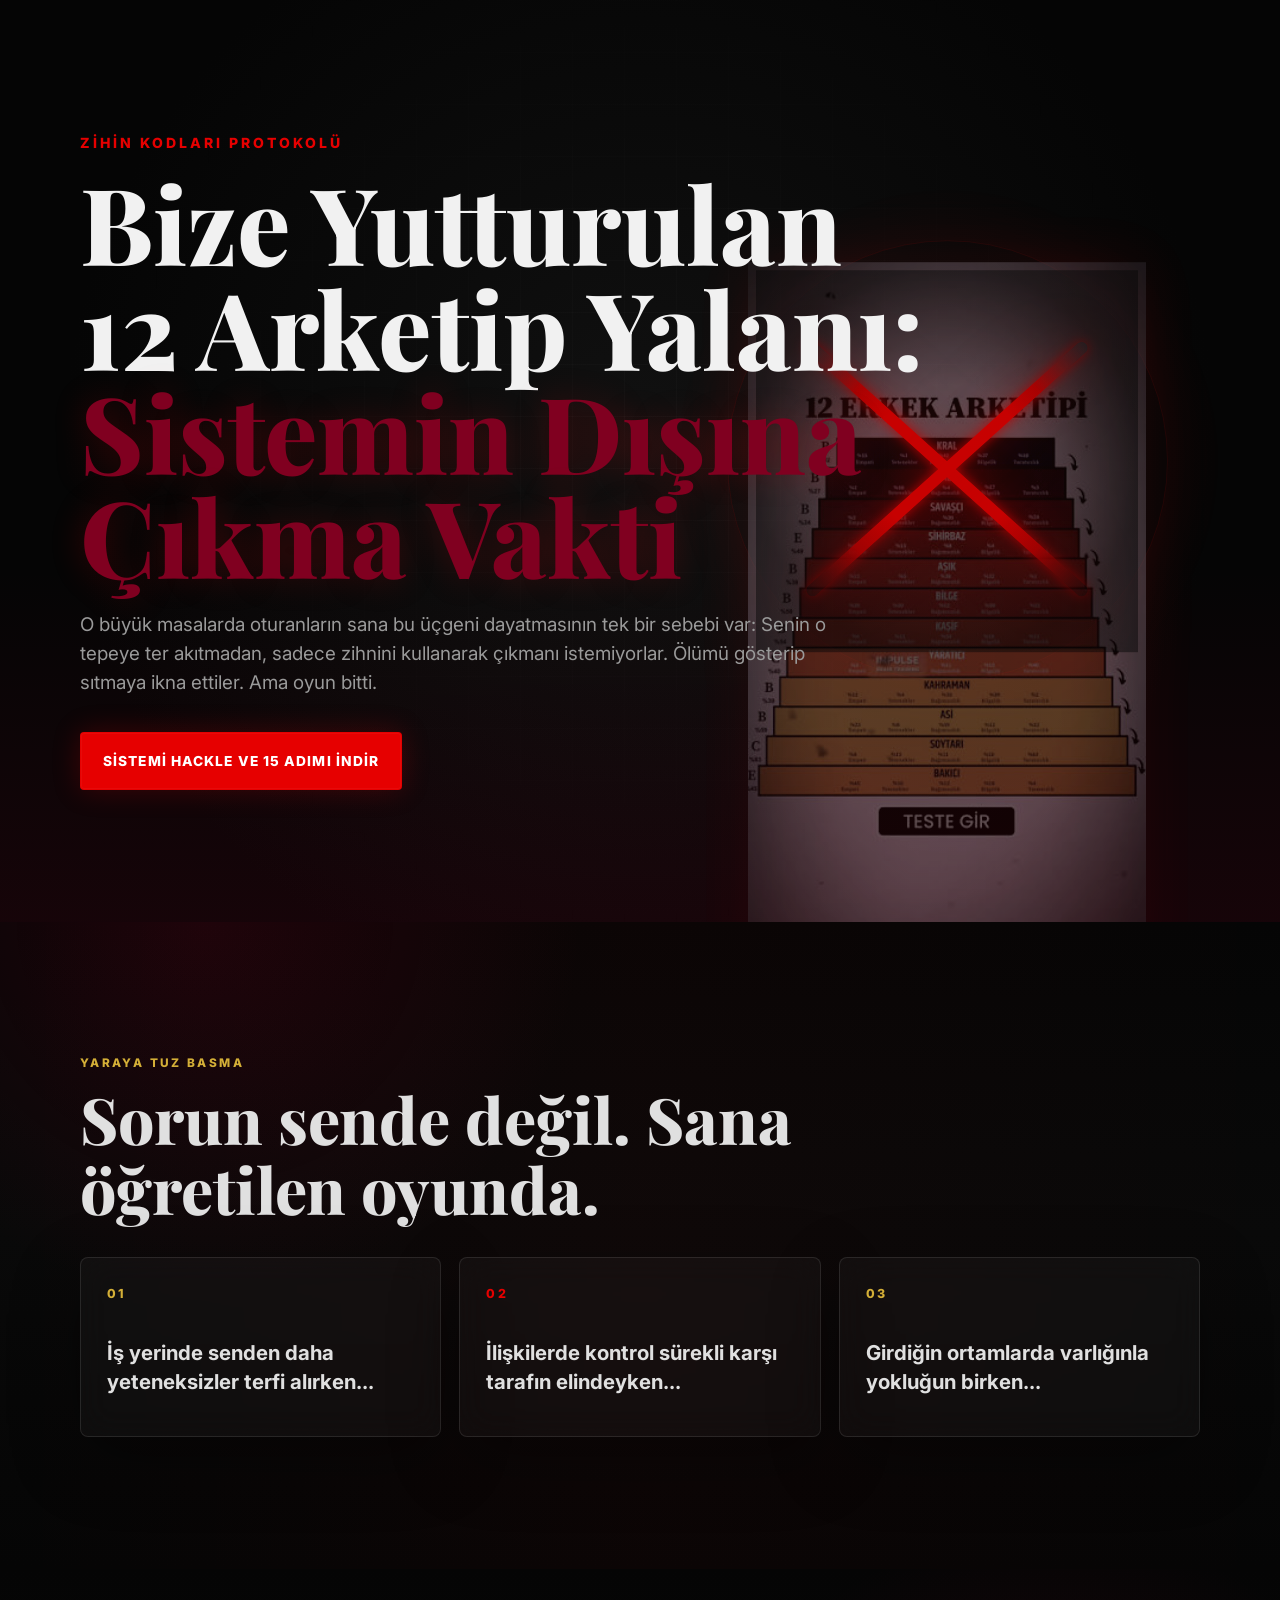
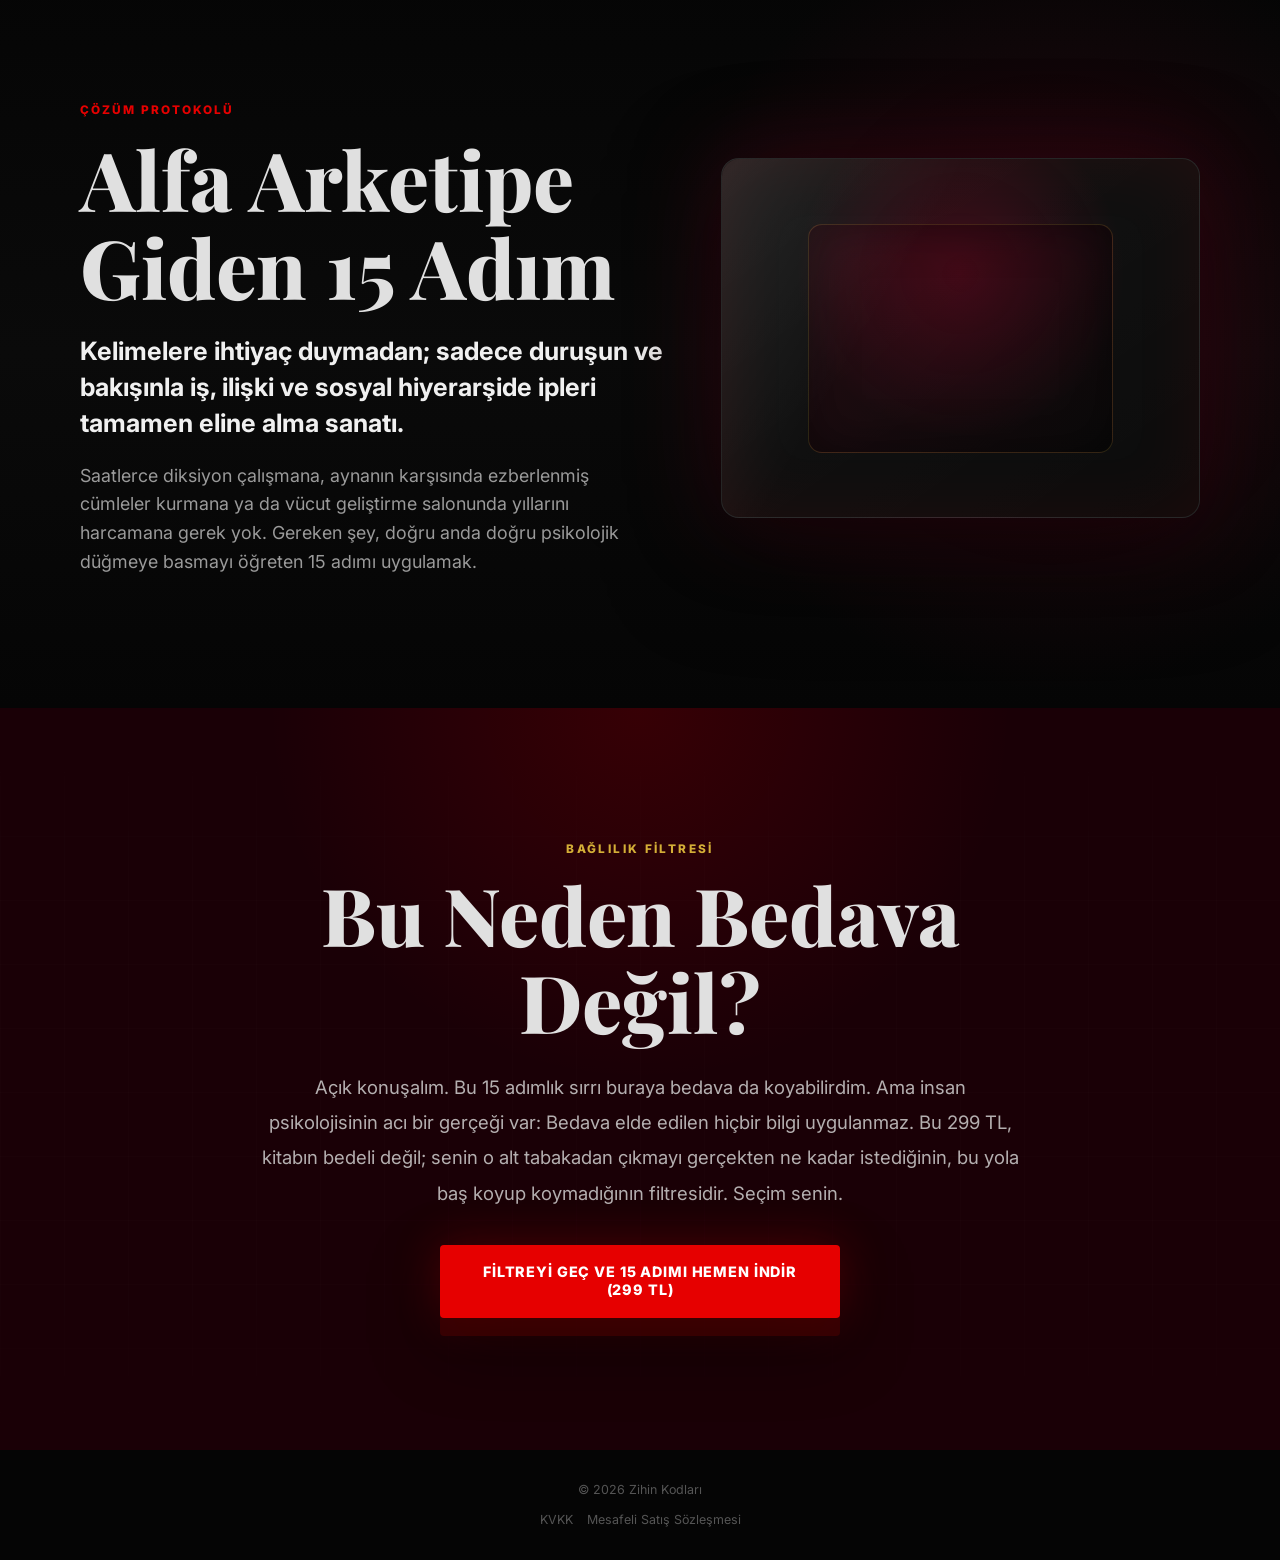
==== commit 0df41403: "Use jpg hero triangle asset" ====
--- a/index.html
+++ b/index.html
@@ -15,7 +15,7 @@
     <section class="hero" aria-labelledby="hero-title">
       <div class="hero-orbit" aria-hidden="true">
         <div class="hero-visual">
-          <img class="hero-triangle-image" src="arketip.jfif" alt="">
+          <img class="hero-triangle-image" src="arketip.jpg" alt="">
           <span class="neon-cross neon-cross-one"></span>
           <span class="neon-cross neon-cross-two"></span>
         </div>
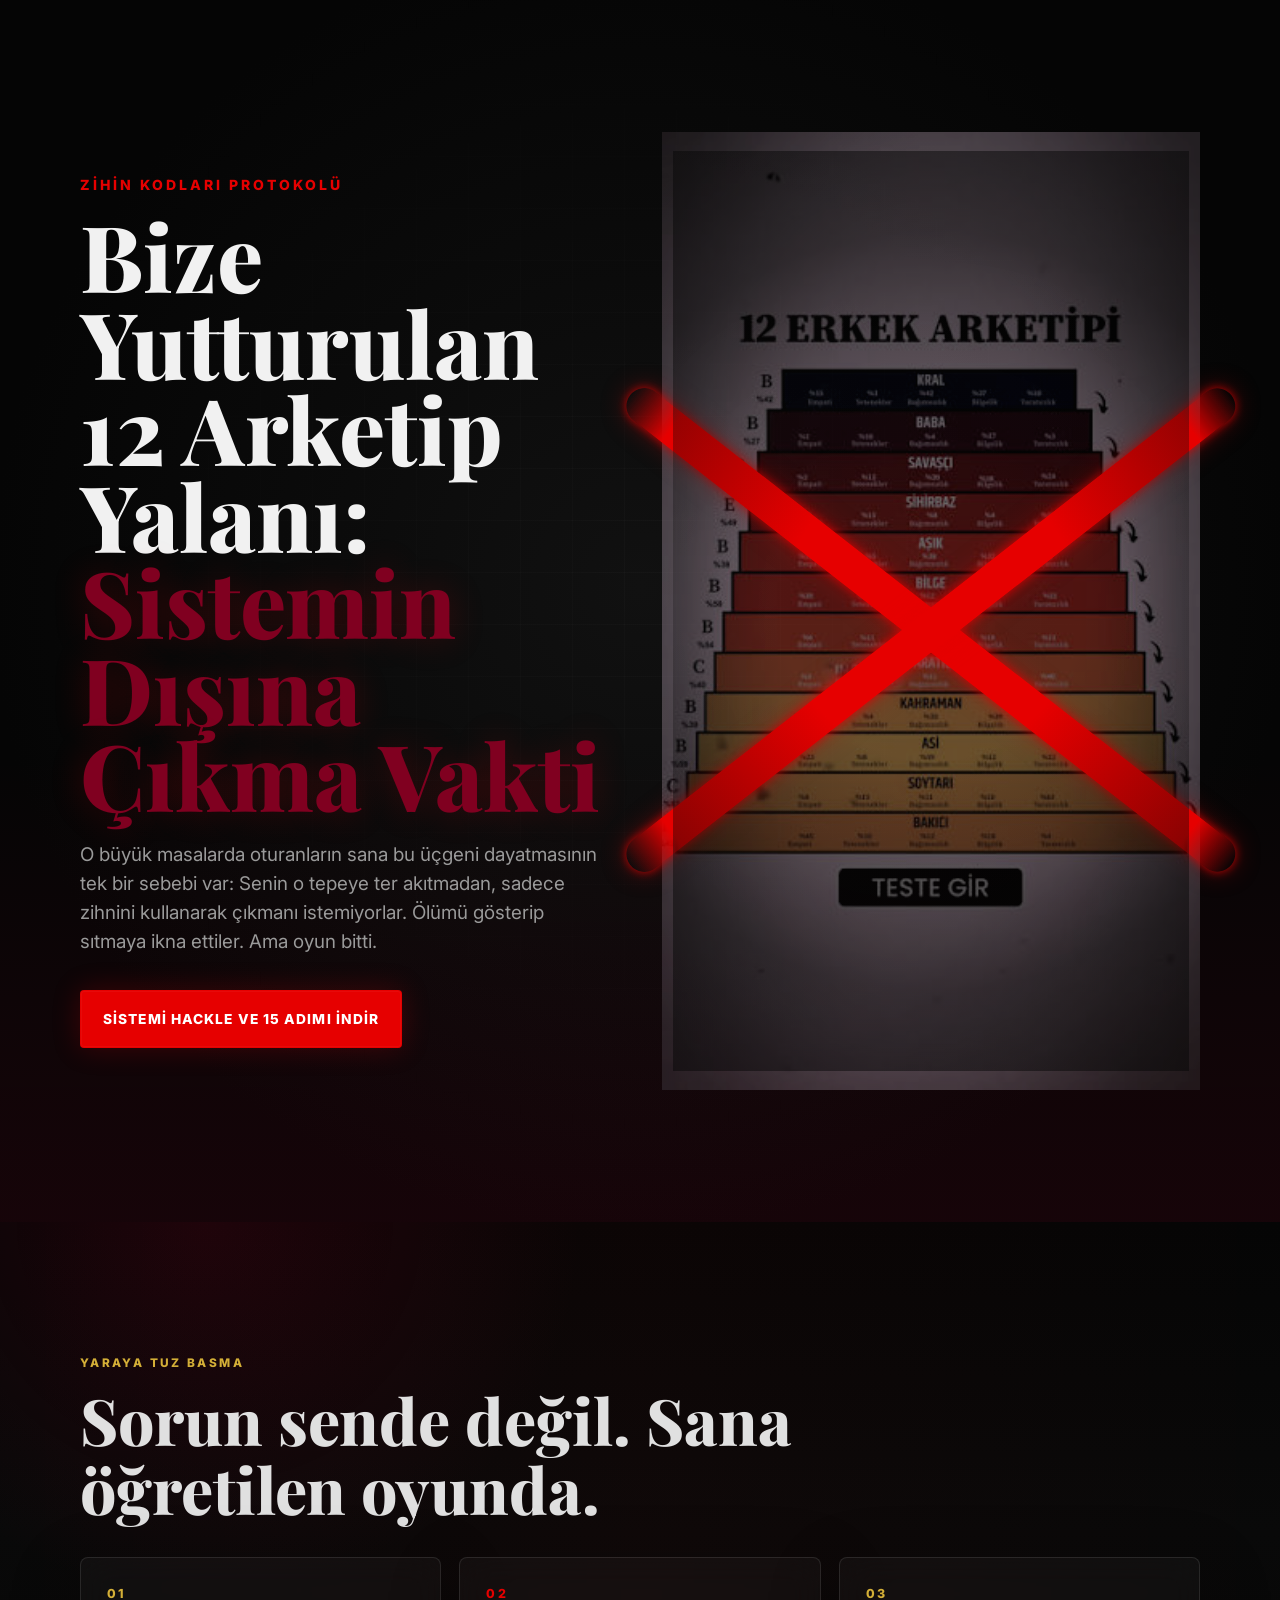
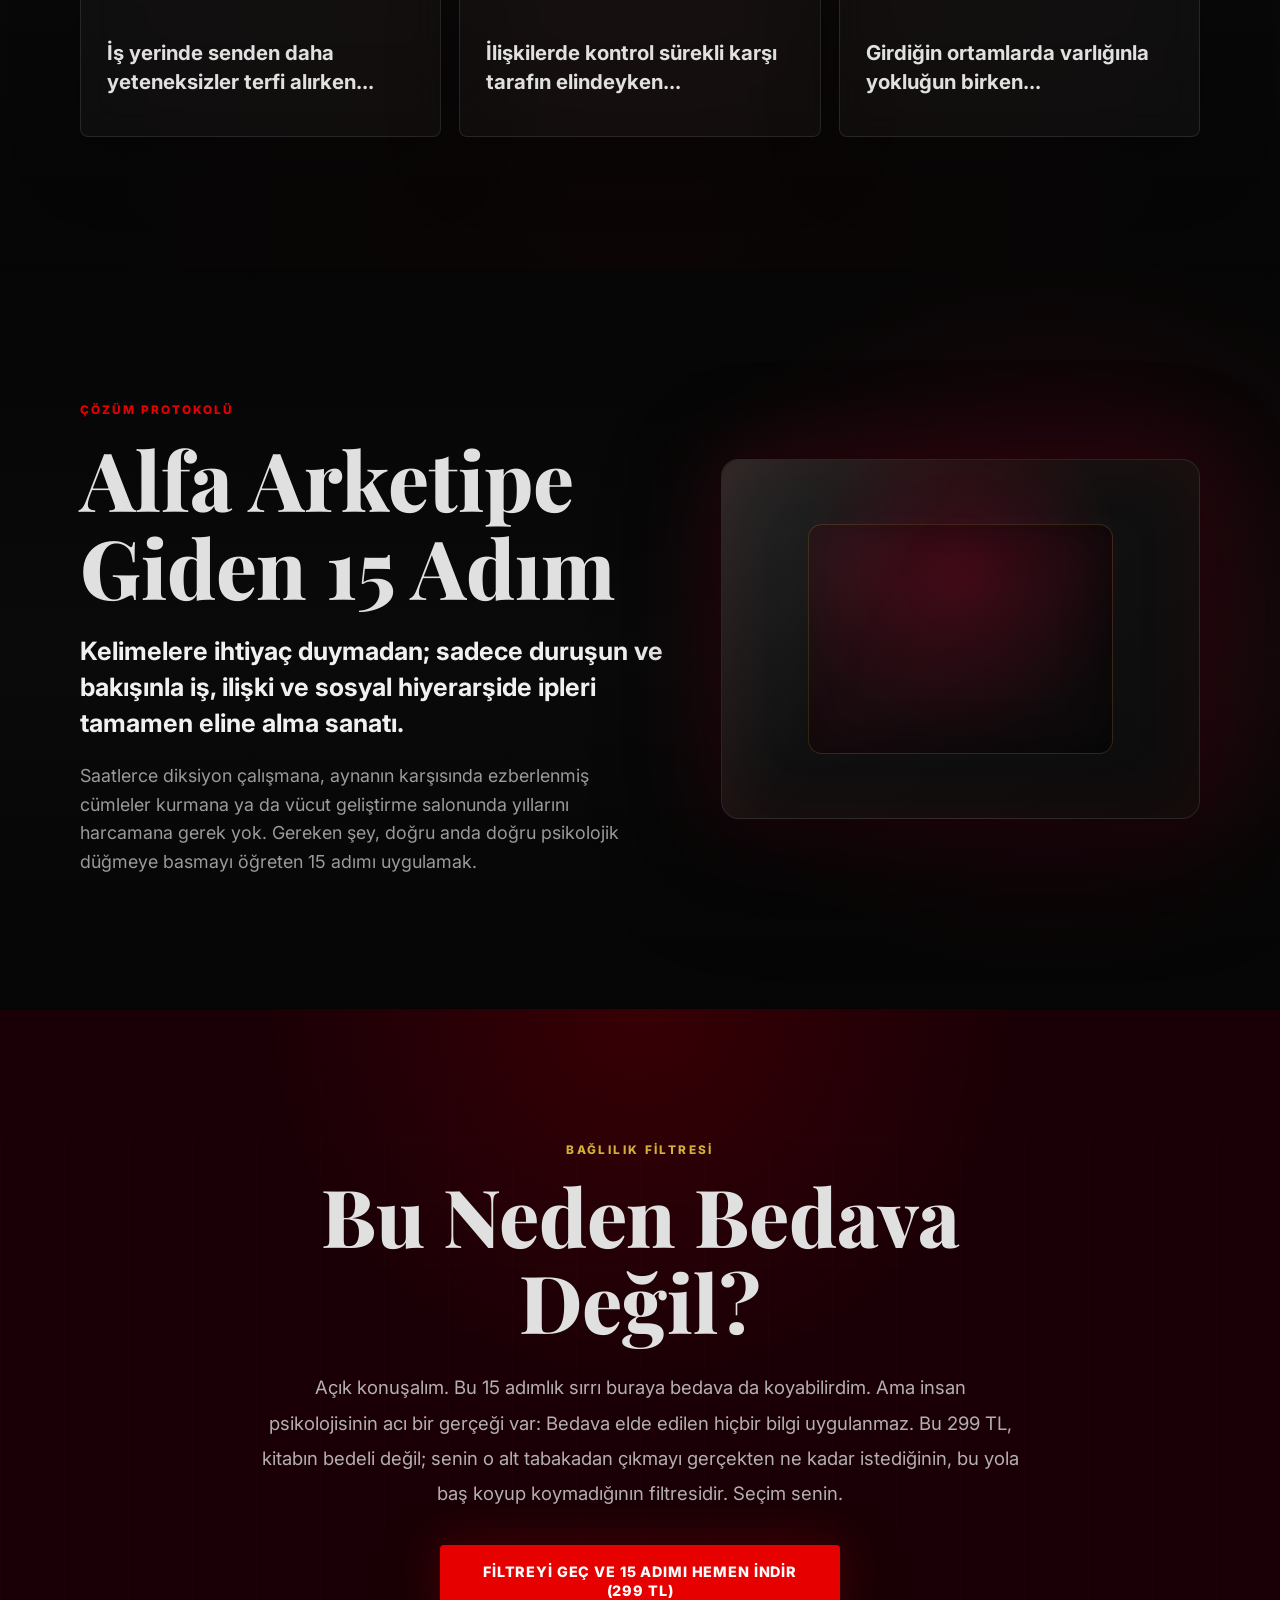
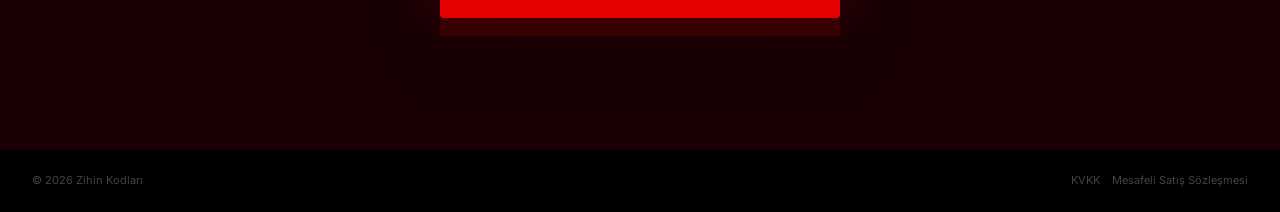
==== commit ad0580ea: "Add files via upload" ====
--- a/index.html
+++ b/index.html
@@ -13,14 +13,6 @@
 <body>
   <main id="site-main">
     <section class="hero" aria-labelledby="hero-title">
-      <div class="hero-orbit" aria-hidden="true">
-        <div class="hero-visual">
-          <img class="hero-triangle-image" src="arketip.jpg" alt="">
-          <span class="neon-cross neon-cross-one"></span>
-          <span class="neon-cross neon-cross-two"></span>
-        </div>
-      </div>
-
       <div class="container hero-layout">
         <div class="hero-content">
           <p class="hero-kicker">ZİHİN KODLARI PROTOKOLÜ</p>
@@ -30,6 +22,12 @@
           </h1>
           <p class="hero-copy">O büyük masalarda oturanların sana bu üçgeni dayatmasının tek bir sebebi var: Senin o tepeye ter akıtmadan, sadece zihnini kullanarak çıkmanı istemiyorlar. Ölümü gösterip sıtmaya ikna ettiler. Ama oyun bitti.</p>
           <a class="hero-cta" href="#odeme">SİSTEMİ HACKLE VE 15 ADIMI İNDİR</a>
+        </div>
+
+        <div class="hero-visual" aria-hidden="true">
+          <img class="hero-triangle-image" src="arketip.jpg" alt="">
+          <span class="neon-cross neon-cross-one"></span>
+          <span class="neon-cross neon-cross-two"></span>
         </div>
       </div>
     </section>
--- a/style.css
+++ b/style.css
@@ -153,6 +153,8 @@
   position: relative;
   z-index: 2;
   display: grid;
+  grid-template-columns: minmax(0, 1fr);
+  gap: 4rem;
   min-height: calc(100svh - (var(--section-padding) * 2));
   align-items: center;
   justify-items: start;
@@ -160,7 +162,8 @@
 
 .hero-content {
   display: flex;
-  max-width: 930px;
+  width: 100%;
+  max-width: 720px;
   flex-direction: column;
   align-items: flex-start;
 }
@@ -175,10 +178,10 @@
 }
 
 .hero h1 {
-  max-width: 930px;
+  max-width: 720px;
   color: var(--color-text);
-  font-size: clamp(2.95rem, 11vw, 6.65rem);
-  line-height: 0.98;
+  font-size: clamp(2.75rem, 8.4vw, 5.75rem);
+  line-height: 0.94;
 }
 
 .hero h1 span {
@@ -195,7 +198,7 @@
 }
 
 .hero-copy {
-  max-width: 760px;
+  max-width: 640px;
   margin-top: 24px;
   color: var(--color-muted);
   font-size: clamp(1rem, 3.6vw, 1.18rem);
@@ -237,40 +240,22 @@
   transform: translateY(-2px);
 }
 
-.hero-orbit {
-  position: absolute;
-  right: -110px;
-  bottom: -60px;
-  z-index: 1;
-  width: min(82vw, 560px);
-  aspect-ratio: 1;
-  opacity: 0.86;
-  pointer-events: none;
-}
-
-.hero-orbit::before {
-  content: "";
-  position: absolute;
-  inset: 9%;
-  border: 1px solid rgba(230, 0, 0, 0.12);
-  border-radius: 50%;
-  box-shadow: 0 0 76px rgba(230, 0, 0, 0.1);
-}
-
 .hero-visual {
-  position: absolute;
-  inset: 13%;
+  position: relative;
   display: grid;
   place-items: center;
-  filter: drop-shadow(0 0 30px rgba(230, 0, 0, 0.18));
+  width: min(100%, 560px);
+  aspect-ratio: 1 / 1;
+  justify-self: center;
+  overflow: visible;
 }
 
 .hero-triangle-image {
   width: 100%;
   height: 100%;
   object-fit: contain;
-  opacity: 0.48;
-  filter: brightness(0.72) contrast(1.18) saturate(0.72);
+  opacity: 0.58;
+  filter: brightness(0.7) contrast(1.14) saturate(0.78);
   mix-blend-mode: screen;
 }
 
@@ -286,23 +271,22 @@
   position: absolute;
   left: 50%;
   top: 52%;
-  width: 94%;
-  height: 12px;
+  width: 142%;
+  height: clamp(22px, 4vw, 36px);
   border-radius: 999px;
-  background: linear-gradient(90deg, transparent, var(--color-red) 18% 82%, transparent);
+  background: linear-gradient(90deg, transparent, var(--color-red) 7% 93%, transparent);
   box-shadow:
-    0 0 12px rgba(230, 0, 0, 0.82),
-    0 0 42px rgba(230, 0, 0, 0.42),
-    0 0 90px rgba(230, 0, 0, 0.18);
+    0 0 10px rgba(230, 0, 0, 0.78),
+    0 0 26px rgba(230, 0, 0, 0.34);
   transform-origin: center;
 }
 
 .neon-cross-one {
-  transform: translate(-50%, -50%) rotate(42deg);
+  transform: translate(-50%, -50%) rotate(38deg);
 }
 
 .neon-cross-two {
-  transform: translate(-50%, -50%) rotate(-42deg);
+  transform: translate(-50%, -50%) rotate(-38deg);
 }
 
 .agitation {
@@ -561,14 +545,16 @@
 }
 
 .site-footer {
-  display: grid;
+  display: flex;
+  flex-direction: column;
   gap: 10px;
-  justify-items: center;
-  padding: 30px 20px;
-  background: #050505;
-  color: #555555;
-  font-size: 0.78rem;
-  text-align: center;
+  align-items: flex-start;
+  justify-content: space-between;
+  padding: 22px var(--container-padding);
+  background: #000000;
+  color: #444444;
+  font-size: 11px;
+  text-align: left;
 }
 
 .site-footer p {
@@ -578,12 +564,12 @@
 .footer-links {
   display: flex;
   flex-wrap: wrap;
-  justify-content: center;
-  gap: 14px;
+  justify-content: flex-start;
+  gap: 12px;
 }
 
 .footer-links a {
-  color: #555555;
+  color: #444444;
   transition: color 160ms ease;
 }
 
@@ -619,13 +605,22 @@
     --container-padding: 32px;
   }
 
+  .site-footer {
+    flex-direction: row;
+    align-items: center;
+  }
+
   .hero-cta {
     width: auto;
   }
 
-  .hero-orbit {
-    right: 2vw;
-    bottom: 4vh;
+  .hero-layout {
+    grid-template-columns: minmax(0, 1fr) minmax(0, 1fr);
+    gap: 5rem;
+  }
+
+  .hero-visual {
+    justify-self: end;
   }
 
   .agitation-grid {
@@ -640,15 +635,11 @@
 
 @media (min-width: 980px) {
   .hero-content {
-    max-width: 860px;
-  }
-
-  .hero-orbit {
-    right: 5vw;
-    top: 50%;
-    bottom: auto;
-    transform: translateY(-50%);
-    width: min(42vw, 610px);
+    max-width: 720px;
+  }
+
+  .hero-visual {
+    width: min(42vw, 620px);
   }
 }
 
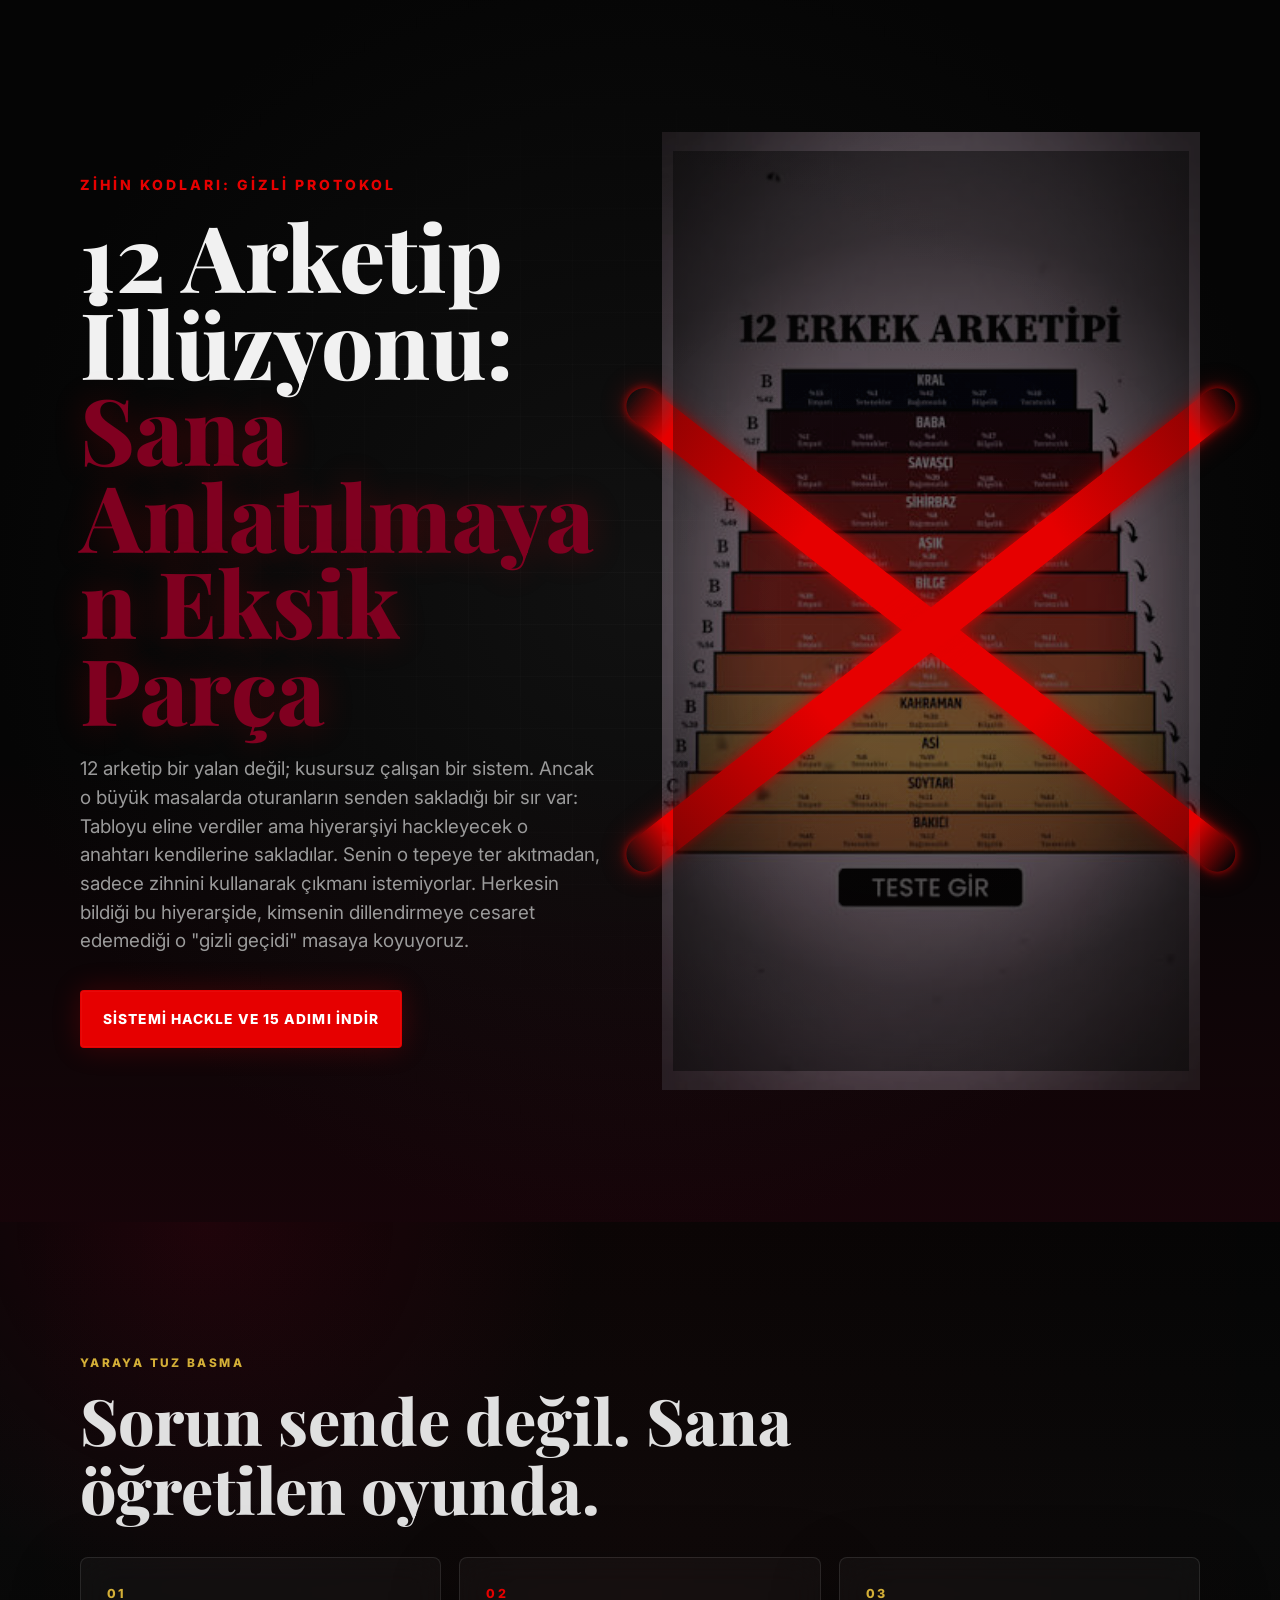
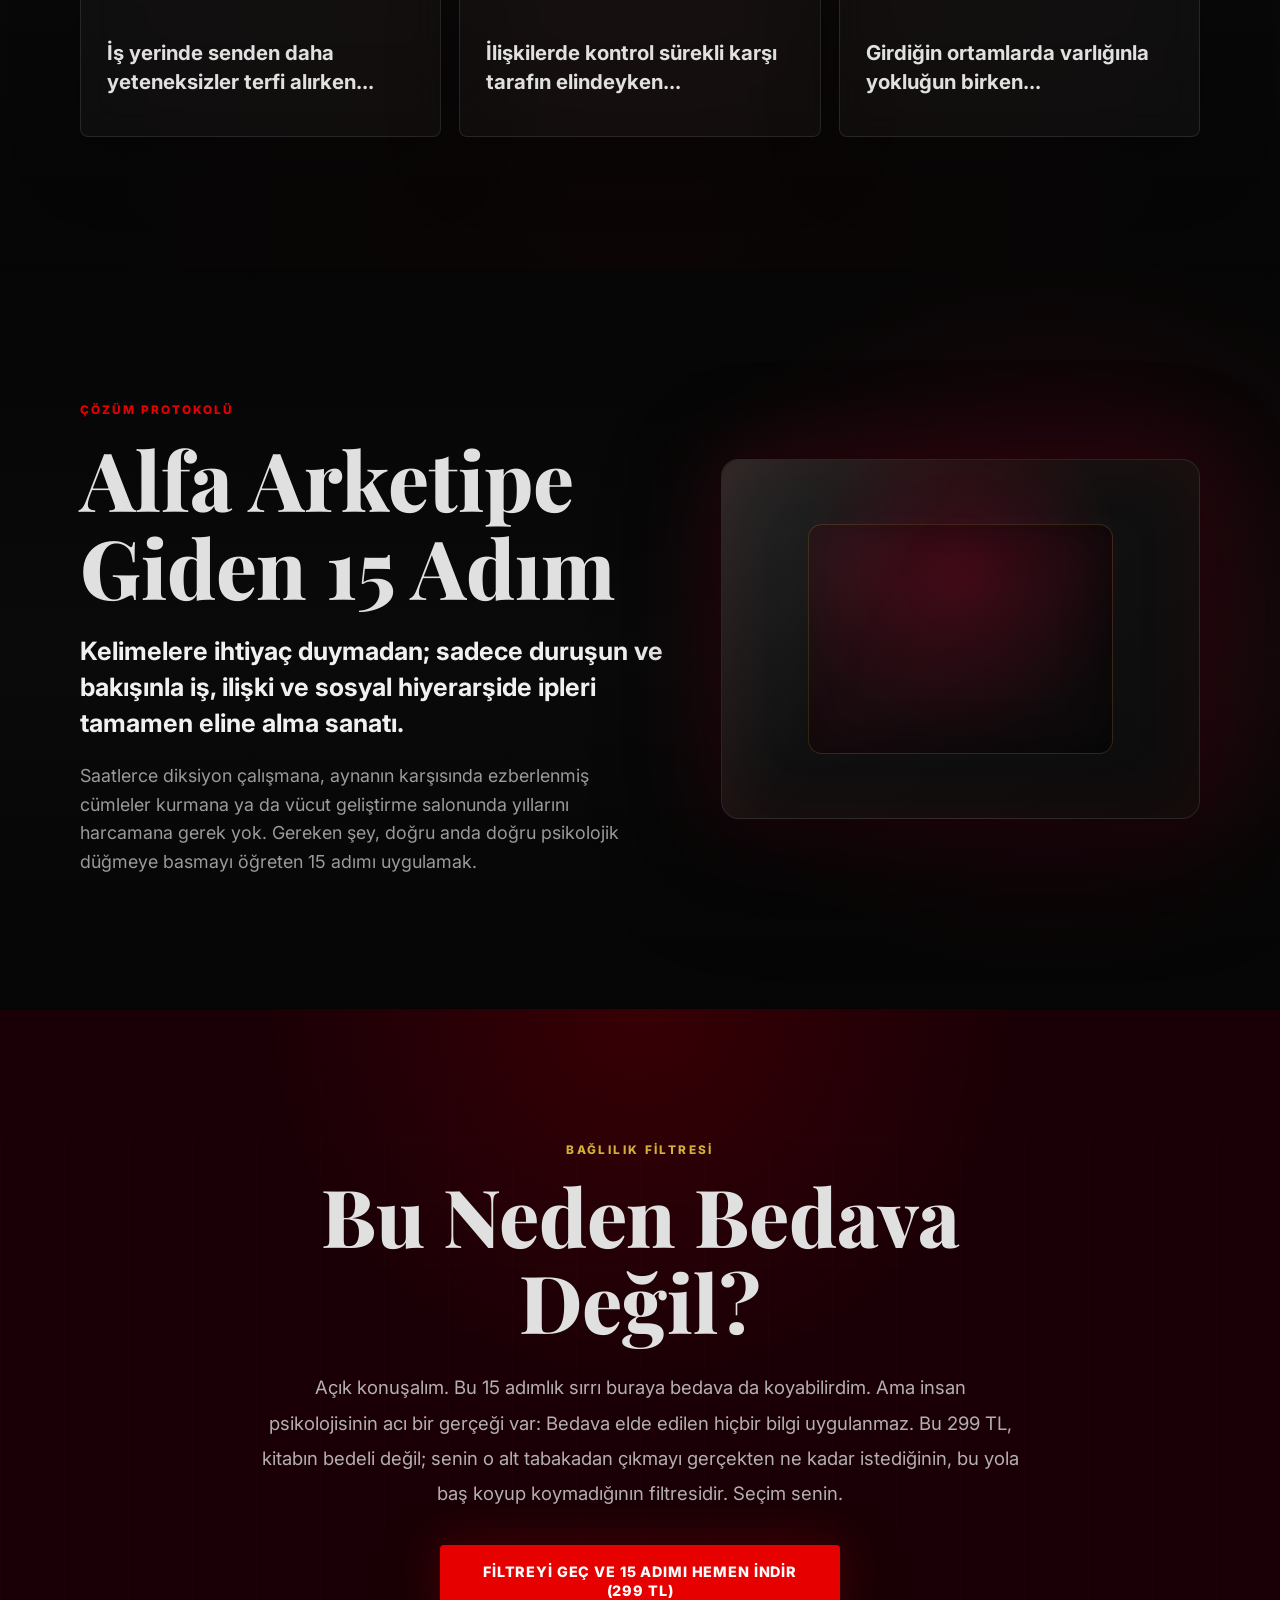
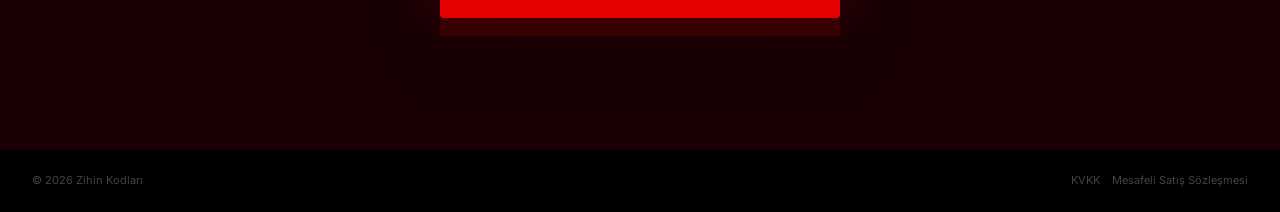
==== commit 93eb5d46: "Add files via upload" ====
--- a/index.html
+++ b/index.html
@@ -15,12 +15,12 @@
     <section class="hero" aria-labelledby="hero-title">
       <div class="container hero-layout">
         <div class="hero-content">
-          <p class="hero-kicker">ZİHİN KODLARI PROTOKOLÜ</p>
+          <p class="hero-kicker">ZİHİN KODLARI: GİZLİ PROTOKOL</p>
           <h1 id="hero-title">
-            <span>Bize Yutturulan 12 Arketip Yalanı:</span>
-            <span>Sistemin Dışına Çıkma Vakti</span>
+            <span>12 Arketip İllüzyonu:</span>
+            <span>Sana Anlatılmayan Eksik Parça</span>
           </h1>
-          <p class="hero-copy">O büyük masalarda oturanların sana bu üçgeni dayatmasının tek bir sebebi var: Senin o tepeye ter akıtmadan, sadece zihnini kullanarak çıkmanı istemiyorlar. Ölümü gösterip sıtmaya ikna ettiler. Ama oyun bitti.</p>
+          <p class="hero-copy">12 arketip bir yalan değil; kusursuz çalışan bir sistem. Ancak o büyük masalarda oturanların senden sakladığı bir sır var: Tabloyu eline verdiler ama hiyerarşiyi hackleyecek o anahtarı kendilerine sakladılar. Senin o tepeye ter akıtmadan, sadece zihnini kullanarak çıkmanı istemiyorlar. Herkesin bildiği bu hiyerarşide, kimsenin dillendirmeye cesaret edemediği o "gizli geçidi" masaya koyuyoruz.</p>
           <a class="hero-cta" href="#odeme">SİSTEMİ HACKLE VE 15 ADIMI İNDİR</a>
         </div>
 
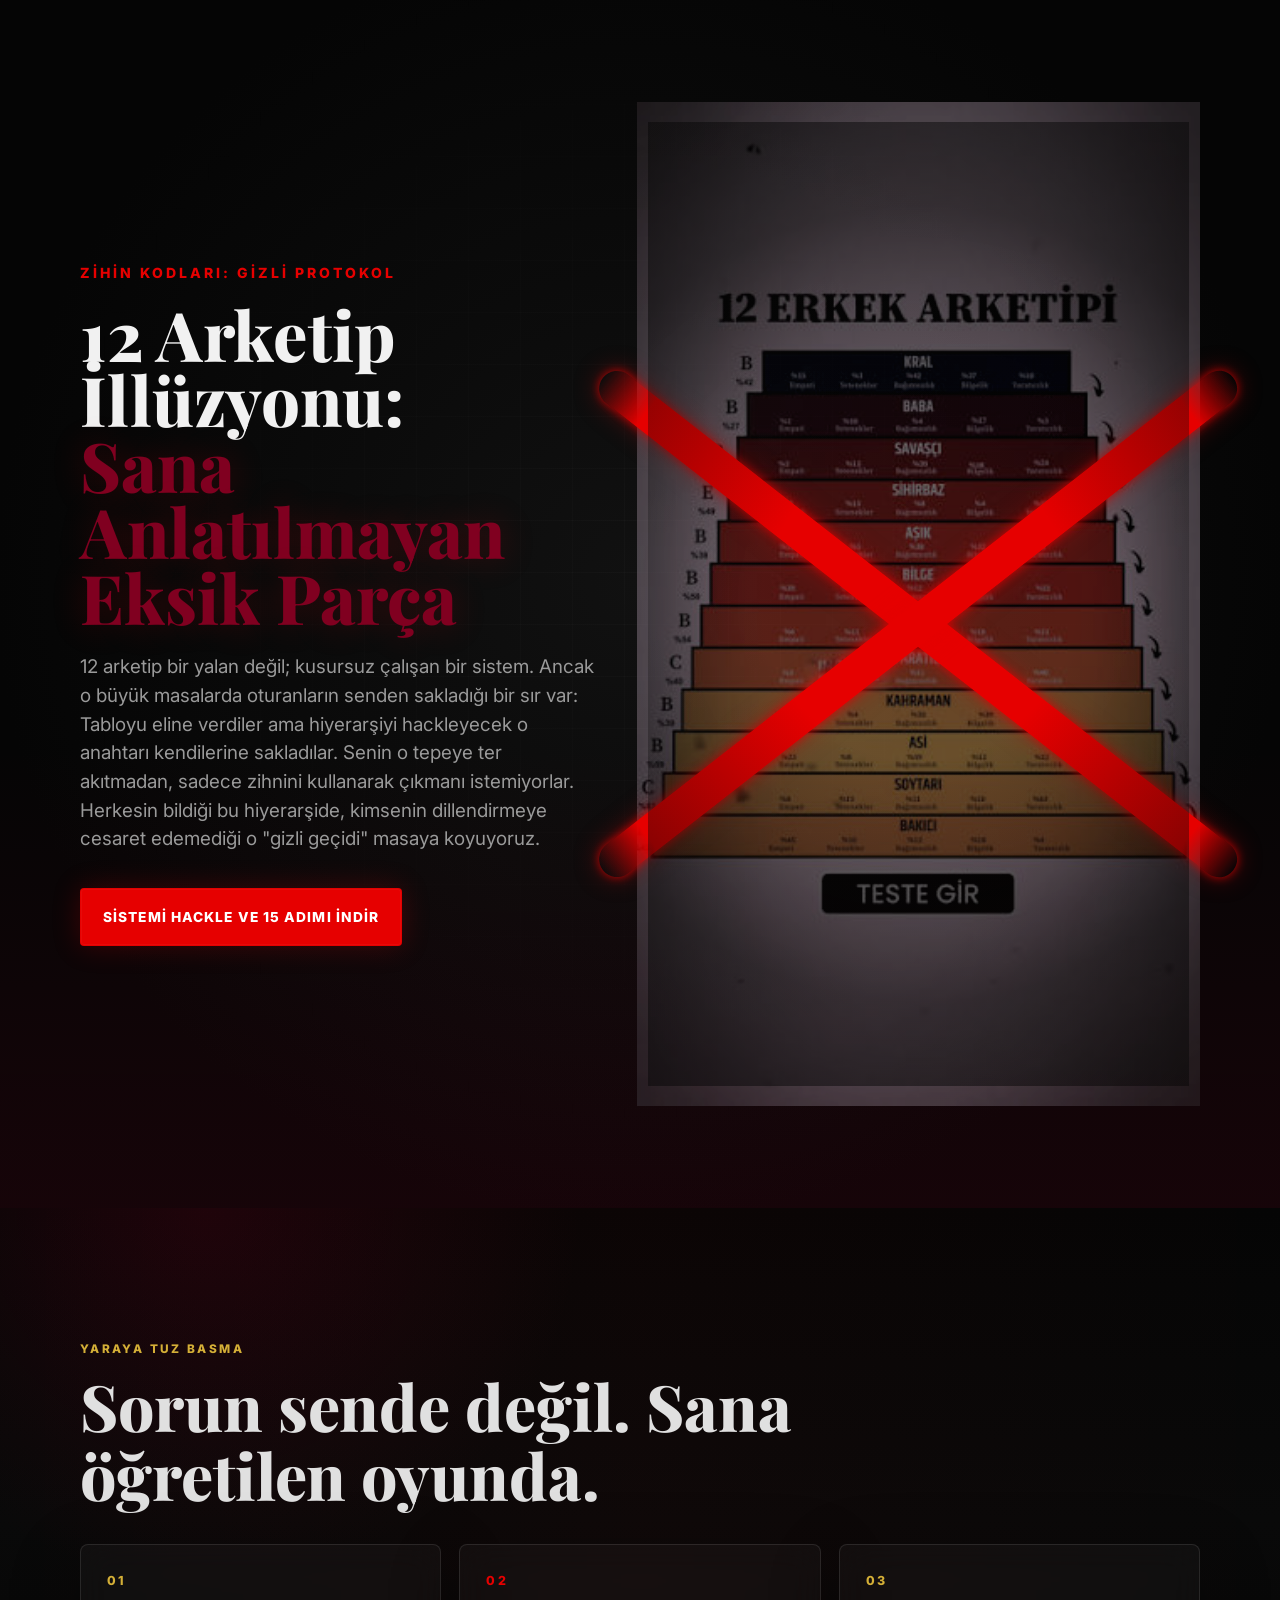
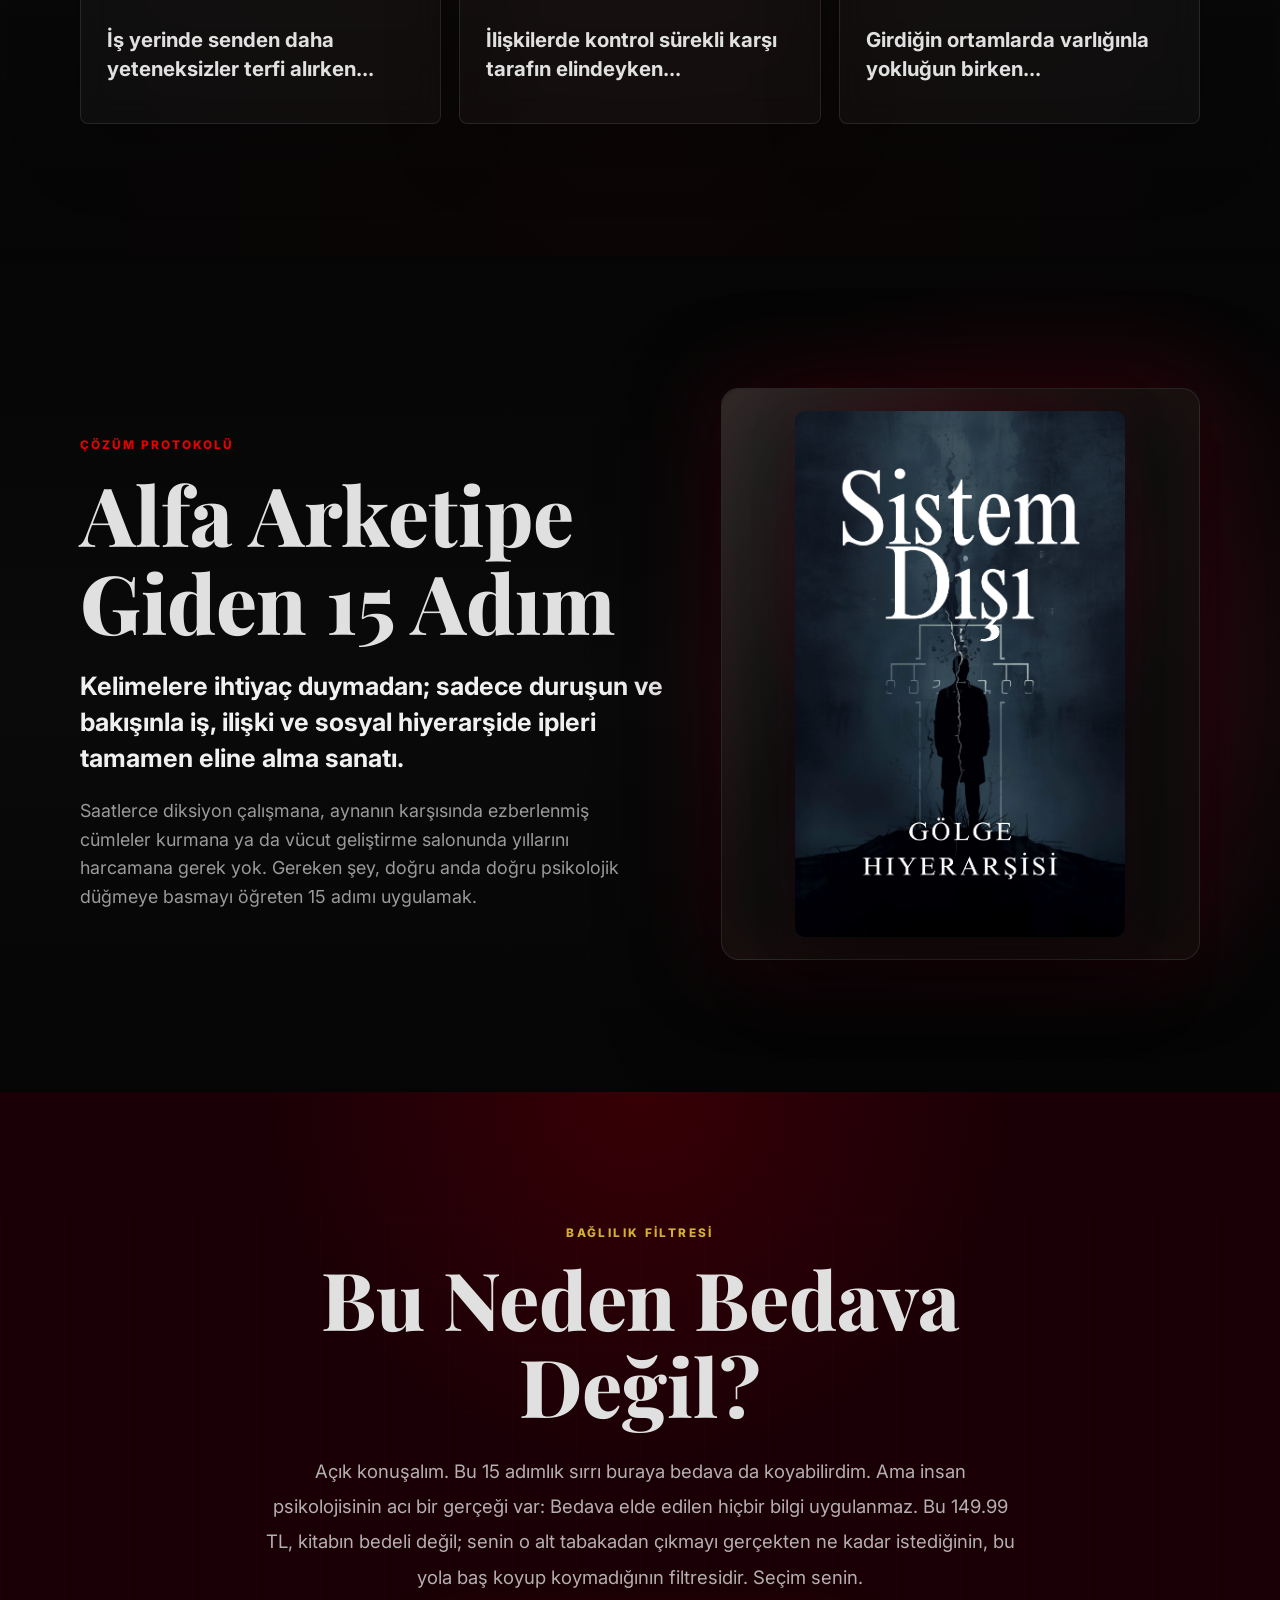
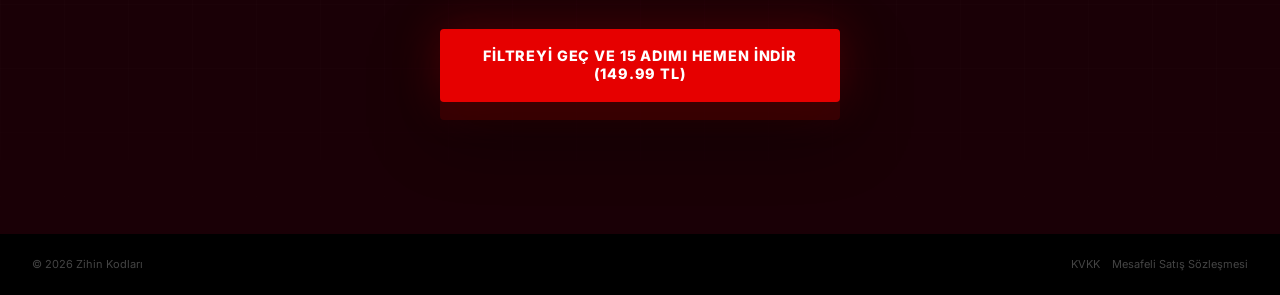
==== commit 706c79f3: "Add book cover and update pricing" ====
--- a/index.html
+++ b/index.html
@@ -65,7 +65,9 @@
           <p class="solution-copy">Saatlerce diksiyon çalışmana, aynanın karşısında ezberlenmiş cümleler kurmana ya da vücut geliştirme salonunda yıllarını harcamana gerek yok. Gereken şey, doğru anda doğru psikolojik düğmeye basmayı öğreten 15 adımı uygulamak.</p>
         </div>
 
-        <div class="book-mockup-container" aria-hidden="true"></div>
+        <div class="book-mockup-container">
+          <img src="kitap-kapagi.png" alt="Sistem Dışı Gölge Hiyerarşisi kitap kapağı" class="book-cover">
+        </div>
       </div>
     </section>
 
@@ -73,8 +75,8 @@
       <div class="container commitment-inner">
         <p class="section-kicker">Bağlılık Filtresi</p>
         <h2 id="commitment-title">Bu Neden Bedava Değil?</h2>
-        <p>Açık konuşalım. Bu 15 adımlık sırrı buraya bedava da koyabilirdim. Ama insan psikolojisinin acı bir gerçeği var: Bedava elde edilen hiçbir bilgi uygulanmaz. Bu 299 TL, kitabın bedeli değil; senin o alt tabakadan çıkmayı gerçekten ne kadar istediğinin, bu yola baş koyup koymadığının filtresidir. Seçim senin.</p>
-        <a class="checkout-cta" href="https://www.shopier.com/" target="_blank" rel="noopener noreferrer">FİLTREYİ GEÇ VE 15 ADIMI HEMEN İNDİR (299 TL)</a>
+        <p>Açık konuşalım. Bu 15 adımlık sırrı buraya bedava da koyabilirdim. Ama insan psikolojisinin acı bir gerçeği var: Bedava elde edilen hiçbir bilgi uygulanmaz. Bu 149.99 TL, kitabın bedeli değil; senin o alt tabakadan çıkmayı gerçekten ne kadar istediğinin, bu yola baş koyup koymadığının filtresidir. Seçim senin.</p>
+        <a class="checkout-cta" href="https://www.shopier.com/" target="_blank" rel="noopener noreferrer">FİLTREYİ GEÇ VE 15 ADIMI HEMEN İNDİR (149.99 TL)</a>
       </div>
     </section>
   </main>
--- a/style.css
+++ b/style.css
@@ -120,7 +120,7 @@
   align-items: center;
   min-height: 100svh;
   overflow: hidden;
-  padding-block: var(--section-padding);
+  padding-block: clamp(56px, 8vw, 104px);
   background:
     radial-gradient(circle at 50% 48%, var(--color-surface) 0%, #0b0b0b 34%, var(--color-bg) 72%),
     var(--color-bg);
@@ -154,8 +154,9 @@
   z-index: 2;
   display: grid;
   grid-template-columns: minmax(0, 1fr);
-  gap: 4rem;
-  min-height: calc(100svh - (var(--section-padding) * 2));
+  gap: clamp(3rem, 8vw, 7rem);
+  width: min(100% - calc(var(--container-padding) * 2), 1440px);
+  min-height: calc(100svh - clamp(112px, 16vw, 208px));
   align-items: center;
   justify-items: start;
 }
@@ -163,7 +164,7 @@
 .hero-content {
   display: flex;
   width: 100%;
-  max-width: 720px;
+  max-width: 680px;
   flex-direction: column;
   align-items: flex-start;
 }
@@ -178,14 +179,16 @@
 }
 
 .hero h1 {
-  max-width: 720px;
+  max-width: 680px;
   color: var(--color-text);
-  font-size: clamp(2.75rem, 8.4vw, 5.75rem);
-  line-height: 0.94;
+  font-size: clamp(2.55rem, 5.35vw, 5rem);
+  line-height: 0.96;
 }
 
 .hero h1 span {
   display: block;
+  overflow-wrap: normal;
+  word-break: keep-all;
 }
 
 .hero h1 span:first-child {
@@ -198,7 +201,7 @@
 }
 
 .hero-copy {
-  max-width: 640px;
+  max-width: 610px;
   margin-top: 24px;
   color: var(--color-muted);
   font-size: clamp(1rem, 3.6vw, 1.18rem);
@@ -244,7 +247,7 @@
   position: relative;
   display: grid;
   place-items: center;
-  width: min(100%, 560px);
+  width: min(100%, 600px);
   aspect-ratio: 1 / 1;
   justify-self: center;
   overflow: visible;
@@ -427,7 +430,10 @@
 
 .book-mockup-container {
   position: relative;
-  min-height: 360px;
+  display: grid;
+  place-items: center;
+  min-height: 420px;
+  padding: 22px;
   border: 1px solid rgba(255, 255, 255, 0.1);
   border-radius: 18px;
   background:
@@ -458,6 +464,18 @@
   border-radius: inherit;
   background: linear-gradient(120deg, rgba(255, 255, 255, 0.09), transparent 36%);
   pointer-events: none;
+}
+
+.book-cover {
+  position: relative;
+  z-index: 1;
+  width: min(100%, 330px);
+  max-height: 560px;
+  object-fit: contain;
+  border-radius: 10px;
+  box-shadow:
+    0 28px 80px rgba(0, 0, 0, 0.52),
+    0 0 46px rgba(128, 0, 32, 0.18);
 }
 
 .commitment {
@@ -614,15 +632,6 @@
     width: auto;
   }
 
-  .hero-layout {
-    grid-template-columns: minmax(0, 1fr) minmax(0, 1fr);
-    gap: 5rem;
-  }
-
-  .hero-visual {
-    justify-self: end;
-  }
-
   .agitation-grid {
     grid-template-columns: repeat(3, minmax(0, 1fr));
   }
@@ -635,11 +644,25 @@
 
 @media (min-width: 980px) {
   .hero-content {
-    max-width: 720px;
+    max-width: 680px;
   }
 
   .hero-visual {
-    width: min(42vw, 620px);
+    width: min(44vw, 620px);
+  }
+}
+
+@media (min-width: 1040px) {
+  .hero-layout {
+    grid-template-columns: minmax(0, 1.02fr) minmax(380px, 0.98fr);
+  }
+
+  .hero-content {
+    justify-self: start;
+  }
+
+  .hero-visual {
+    justify-self: end;
   }
 }
 
